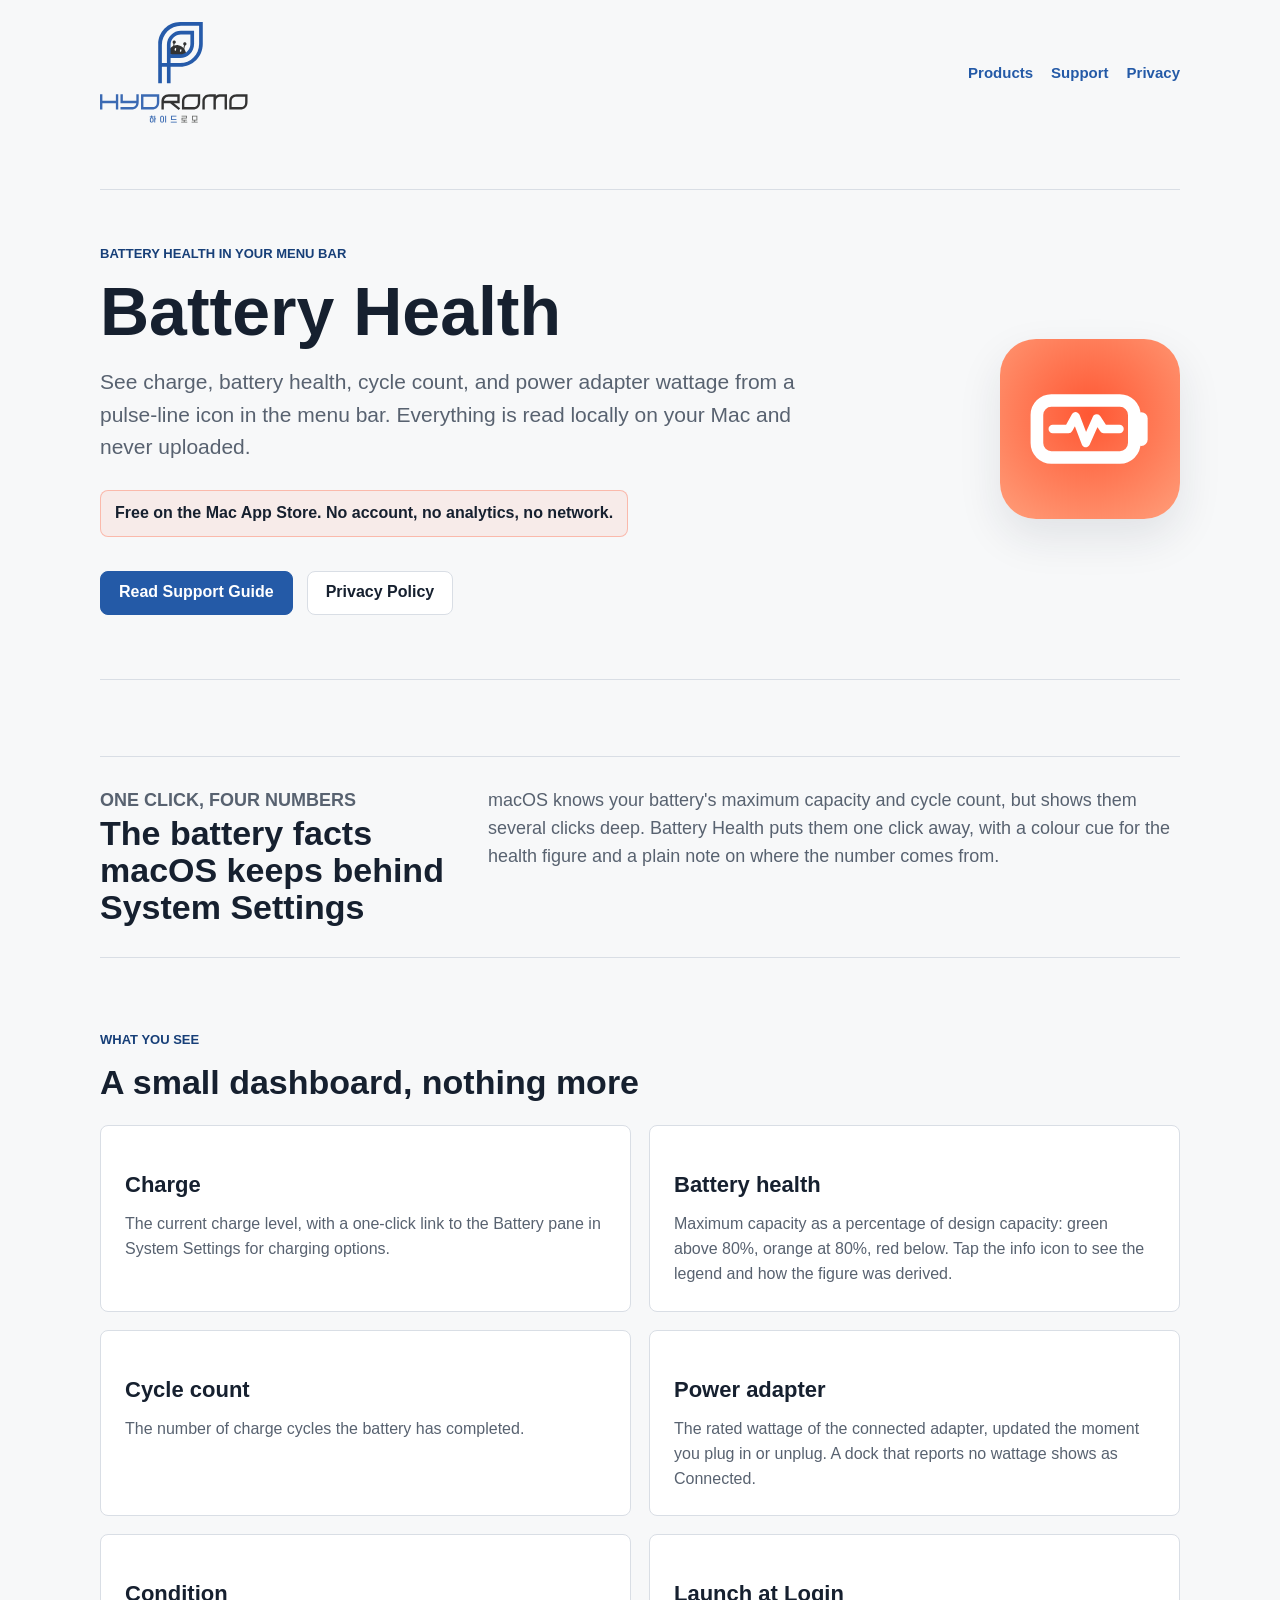
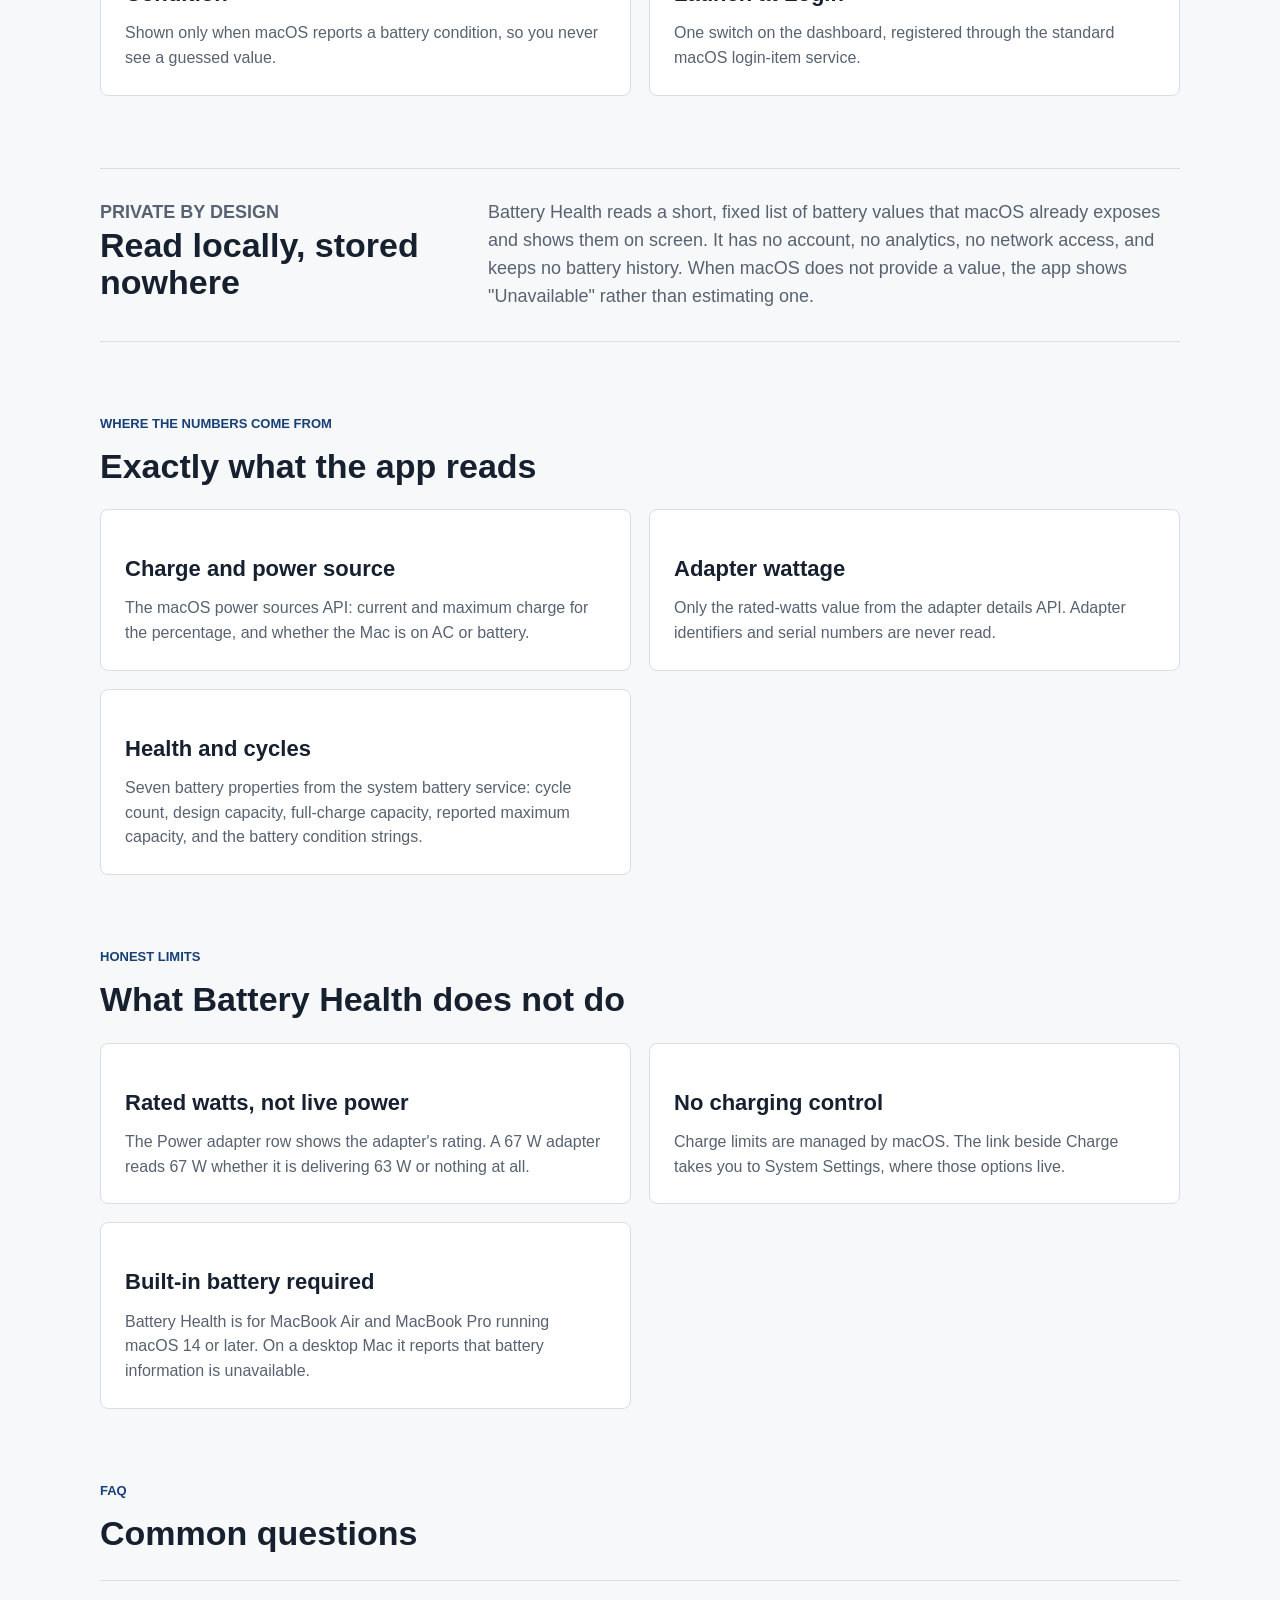
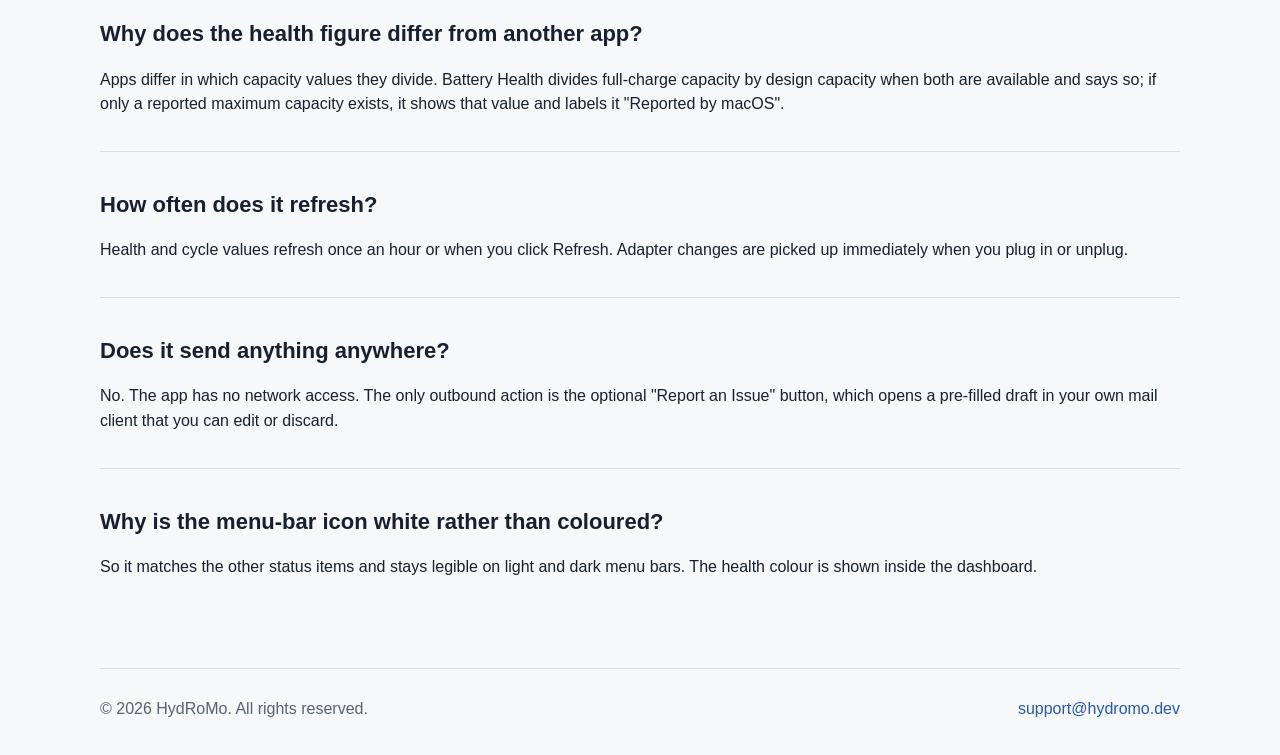
==== battery-health/index.html @ 455f3ea9 "feat(battery-health): add product, privacy, and support pages Battery Health is a free macOS menu-ba" ====
<!doctype html>
<html lang="en">
  <head>
    <meta charset="utf-8">
    <meta name="viewport" content="width=device-width, initial-scale=1">
    <meta name="description" content="Battery Health is a free menu-bar utility for Mac that shows charge, battery health, cycle count, and power adapter wattage — read locally, never uploaded.">
    <title>Battery Health - Battery health in your Mac's menu bar</title>
    <link rel="icon" href="/assets/battery-health-icon.svg" type="image/svg+xml">
    <link rel="stylesheet" href="../styles.css">
  </head>
  <body>
    <div class="page">
      <header class="nav">
        <a class="brand" href="../" aria-label="HydRoMo home">
          <img src="../assets/hydromo-logo.svg" alt="HydRoMo" width="160" height="110">
        </a>
        <nav class="nav-links" aria-label="Main navigation">
          <a href="../#products">Products</a>
          <a href="support/">Support</a>
          <a href="privacy/">Privacy</a>
        </nav>
      </header>

      <main>
        <section class="hero product-hero">
          <div>
            <p class="eyebrow">Battery health in your menu bar</p>
            <h1>Battery Health</h1>
            <p class="lead">
              See charge, battery health, cycle count, and power adapter wattage from a pulse-line icon in the menu bar. Everything is read locally on your Mac and never uploaded.
            </p>
            <p class="launch-strip">
              Free on the Mac App Store. No account, no analytics, no network.
            </p>
            <div class="actions">
              <a class="button primary" href="support/">Read Support Guide</a>
              <a class="button" href="privacy/">Privacy Policy</a>
            </div>
          </div>
          <img class="app-icon" src="../assets/battery-health-icon.svg" alt="Battery Health app icon" width="180" height="180">
        </section>

        <section class="section split" aria-labelledby="why-title">
          <div>
            <p class="eyebrow">One click, four numbers</p>
            <h2 id="why-title">The battery facts macOS keeps behind System Settings</h2>
          </div>
          <p>
            macOS knows your battery's maximum capacity and cycle count, but shows them several clicks deep. Battery Health puts them one click away, with a colour cue for the health figure and a plain note on where the number comes from.
          </p>
        </section>

        <section class="section" aria-labelledby="features-title">
          <div class="section-heading">
            <p class="eyebrow">What you see</p>
            <h2 id="features-title">A small dashboard, nothing more</h2>
          </div>
          <div class="feature-grid">
            <section>
              <h3>Charge</h3>
              <p>The current charge level, with a one-click link to the Battery pane in System Settings for charging options.</p>
            </section>
            <section>
              <h3>Battery health</h3>
              <p>Maximum capacity as a percentage of design capacity: green above 80%, orange at 80%, red below. Tap the info icon to see the legend and how the figure was derived.</p>
            </section>
            <section>
              <h3>Cycle count</h3>
              <p>The number of charge cycles the battery has completed.</p>
            </section>
            <section>
              <h3>Power adapter</h3>
              <p>The rated wattage of the connected adapter, updated the moment you plug in or unplug. A dock that reports no wattage shows as Connected.</p>
            </section>
            <section>
              <h3>Condition</h3>
              <p>Shown only when macOS reports a battery condition, so you never see a guessed value.</p>
            </section>
            <section>
              <h3>Launch at Login</h3>
              <p>One switch on the dashboard, registered through the standard macOS login-item service.</p>
            </section>
          </div>
        </section>

        <section class="section split" aria-labelledby="local-title">
          <div>
            <p class="eyebrow">Private by design</p>
            <h2 id="local-title">Read locally, stored nowhere</h2>
          </div>
          <p>
            Battery Health reads a short, fixed list of battery values that macOS already exposes and shows them on screen. It has no account, no analytics, no network access, and keeps no battery history. When macOS does not provide a value, the app shows "Unavailable" rather than estimating one.
          </p>
        </section>

        <section class="section" aria-labelledby="sources-title">
          <div class="section-heading">
            <p class="eyebrow">Where the numbers come from</p>
            <h2 id="sources-title">Exactly what the app reads</h2>
          </div>
          <div class="feature-grid">
            <section>
              <h3>Charge and power source</h3>
              <p>The macOS power sources API: current and maximum charge for the percentage, and whether the Mac is on AC or battery.</p>
            </section>
            <section>
              <h3>Adapter wattage</h3>
              <p>Only the rated-watts value from the adapter details API. Adapter identifiers and serial numbers are never read.</p>
            </section>
            <section>
              <h3>Health and cycles</h3>
              <p>Seven battery properties from the system battery service: cycle count, design capacity, full-charge capacity, reported maximum capacity, and the battery condition strings.</p>
            </section>
          </div>
        </section>

        <section class="section" aria-labelledby="notes-title">
          <div class="section-heading">
            <p class="eyebrow">Honest limits</p>
            <h2 id="notes-title">What Battery Health does not do</h2>
          </div>
          <div class="feature-grid">
            <section>
              <h3>Rated watts, not live power</h3>
              <p>The Power adapter row shows the adapter's rating. A 67 W adapter reads 67 W whether it is delivering 63 W or nothing at all.</p>
            </section>
            <section>
              <h3>No charging control</h3>
              <p>Charge limits are managed by macOS. The link beside Charge takes you to System Settings, where those options live.</p>
            </section>
            <section>
              <h3>Built-in battery required</h3>
              <p>Battery Health is for MacBook Air and MacBook Pro running macOS 14 or later. On a desktop Mac it reports that battery information is unavailable.</p>
            </section>
          </div>
        </section>

        <section class="section" id="questions-and-answers" aria-labelledby="faq-title">
          <div class="section-heading">
            <p class="eyebrow">FAQ</p>
            <h2 id="faq-title">Common questions</h2>
          </div>
          <div class="support-list">
            <section>
              <h3>Why does the health figure differ from another app?</h3>
              <p>Apps differ in which capacity values they divide. Battery Health divides full-charge capacity by design capacity when both are available and says so; if only a reported maximum capacity exists, it shows that value and labels it "Reported by macOS".</p>
            </section>
            <section>
              <h3>How often does it refresh?</h3>
              <p>Health and cycle values refresh once an hour or when you click Refresh. Adapter changes are picked up immediately when you plug in or unplug.</p>
            </section>
            <section>
              <h3>Does it send anything anywhere?</h3>
              <p>No. The app has no network access. The only outbound action is the optional "Report an Issue" button, which opens a pre-filled draft in your own mail client that you can edit or discard.</p>
            </section>
            <section>
              <h3>Why is the menu-bar icon white rather than coloured?</h3>
              <p>So it matches the other status items and stays legible on light and dark menu bars. The health colour is shown inside the dashboard.</p>
            </section>
          </div>
        </section>
      </main>

      <footer class="footer">
        <span>&copy; 2026 HydRoMo. All rights reserved.</span>
        <span><a href="mailto:support@hydromo.dev">support@hydromo.dev</a></span>
      </footer>
    </div>
  </body>
</html>
---- styles.css ----
:root {
  color-scheme: light;
  --bg: #f7f8f9;
  --panel: #ffffff;
  --text: #16202f;
  --muted: #586270;
  --line: #d9dee5;
  --blue: #245aa7;
  --blue-dark: #173f78;
  --green: #14785f;
  --coral: #b94d39;
  --shadow: 0 18px 44px rgba(27, 39, 58, 0.1);
}

* {
  box-sizing: border-box;
}

html {
  scroll-behavior: smooth;
}

body {
  margin: 0;
  background: var(--bg);
  color: var(--text);
  font-family: -apple-system, BlinkMacSystemFont, "Segoe UI", sans-serif;
  line-height: 1.55;
}

a {
  color: var(--blue);
  text-decoration: none;
}

a:hover {
  color: var(--blue-dark);
  text-decoration: underline;
}

.page {
  min-height: 100vh;
  display: flex;
  flex-direction: column;
}

.nav {
  width: 100%;
  max-width: 1120px;
  margin: 0 auto;
  padding: 22px 20px;
  display: flex;
  align-items: center;
  justify-content: space-between;
  gap: 24px;
}

.brand {
  display: inline-flex;
  align-items: center;
  color: var(--text);
}

.brand img {
  width: 148px;
  height: auto;
  display: block;
}

.nav-links {
  display: flex;
  align-items: center;
  gap: 18px;
  font-size: 15px;
  font-weight: 650;
}

.hero {
  width: calc(100% - 40px);
  max-width: 1080px;
  margin: 44px auto 76px;
  padding: 54px 0 64px;
  border-top: 1px solid var(--line);
  border-bottom: 1px solid var(--line);
}

.eyebrow {
  margin: 0 0 14px;
  color: var(--blue-dark);
  font-weight: 800;
  font-size: 13px;
  text-transform: uppercase;
}

h1,
h2,
h3 {
  letter-spacing: 0;
}

h1 {
  margin: 0;
  font-size: 68px;
  line-height: 0.98;
}

h2 {
  margin: 0;
  font-size: 34px;
  line-height: 1.1;
}

h3 {
  margin: 18px 0 10px;
  font-size: 22px;
}

.lead {
  margin: 22px 0 0;
  color: var(--muted);
  font-size: 21px;
  max-width: 720px;
}

.launch-strip {
  display: inline-block;
  margin: 26px 0 0;
  padding: 10px 14px;
  border: 1px solid rgba(255, 87, 51, 0.34);
  border-radius: 8px;
  background: rgba(255, 87, 51, 0.08);
  color: var(--text);
  font-weight: 750;
}

.actions {
  margin-top: 34px;
  display: flex;
  gap: 14px;
  flex-wrap: wrap;
}

.button {
  display: inline-flex;
  align-items: center;
  justify-content: center;
  min-height: 44px;
  padding: 0 18px;
  border-radius: 8px;
  border: 1px solid var(--line);
  background: var(--panel);
  color: var(--text);
  font-weight: 750;
}

.button.primary {
  border-color: var(--blue);
  background: var(--blue);
  color: #ffffff;
}

.section {
  width: calc(100% - 40px);
  max-width: 1080px;
  margin: 0 auto 72px;
}

.section-heading {
  margin-bottom: 24px;
}

.product-grid {
  display: grid;
  grid-template-columns: repeat(3, minmax(0, 1fr));
  gap: 18px;
}

.product-card {
  min-width: 0;
  background: var(--panel);
  border: 1px solid var(--line);
  border-radius: 8px;
  padding: 26px;
  box-shadow: var(--shadow);
}

.product-mark {
  width: 52px;
  height: 52px;
  border-radius: 8px;
  display: inline-flex;
  align-items: center;
  justify-content: center;
  color: #ffffff;
  font-weight: 850;
}

.product-mark.rockspin {
  background: var(--coral);
}

.product-mark.cleanclip {
  background: var(--green);
}

.product-mark.markdown-ready {
  background: #ff5733;
}

.product-card p,
.split p,
.content p,
.content li {
  color: var(--muted);
}

.product-hero {
  display: grid;
  grid-template-columns: minmax(0, 1fr) auto;
  align-items: center;
  gap: 42px;
}

.app-icon {
  display: block;
  width: 180px;
  height: 180px;
  border-radius: 36px;
  box-shadow: var(--shadow);
}

.feature-grid {
  display: grid;
  grid-template-columns: repeat(2, minmax(0, 1fr));
  gap: 18px;
}

.feature-grid section {
  min-width: 0;
  background: var(--panel);
  border: 1px solid var(--line);
  border-radius: 8px;
  padding: 24px;
}

.feature-grid p {
  margin: 0;
  color: var(--muted);
}

.product-card p {
  margin: 0;
}

.card-links {
  margin-top: 22px;
  display: flex;
  flex-wrap: wrap;
  gap: 14px;
  font-weight: 700;
}

.split {
  padding: 30px 0;
  border-top: 1px solid var(--line);
  border-bottom: 1px solid var(--line);
  display: grid;
  grid-template-columns: minmax(240px, 0.5fr) minmax(0, 1fr);
  gap: 42px;
  align-items: start;
}

.split p {
  margin: 0;
  font-size: 18px;
}

.content {
  width: calc(100% - 40px);
  max-width: 820px;
  margin: 38px auto 72px;
  background: var(--panel);
  border: 1px solid var(--line);
  border-radius: 8px;
  padding: 42px;
  box-shadow: var(--shadow);
}

.content h1 {
  font-size: 46px;
  line-height: 1.05;
}

.content h2 {
  margin: 32px 0 10px;
  font-size: 22px;
}

.content code {
  padding: 2px 5px;
  border-radius: 6px;
  background: #eef1f5;
  color: var(--text);
}

.support-list {
  display: grid;
  gap: 18px;
  margin-top: 28px;
}

.support-list section {
  border-top: 1px solid var(--line);
  padding-top: 18px;
}

.footer {
  width: calc(100% - 40px);
  max-width: 1080px;
  margin: auto auto 0;
  padding: 28px 0 34px;
  border-top: 1px solid var(--line);
  color: var(--muted);
  display: flex;
  justify-content: space-between;
  gap: 18px;
  flex-wrap: wrap;
}

@media (max-width: 760px) {
  .nav {
    align-items: flex-start;
    flex-direction: column;
  }

  .nav-links {
    gap: 14px;
    flex-wrap: wrap;
  }

  h1 {
    font-size: 46px;
  }

  h2 {
    font-size: 28px;
  }

  .hero {
    margin-top: 26px;
    padding: 40px 0 48px;
  }

  .lead {
    font-size: 18px;
  }

  .product-grid,
  .feature-grid,
  .product-hero,
  .split {
    grid-template-columns: 1fr;
  }

  .app-icon {
    width: 136px;
    height: 136px;
    border-radius: 28px;
  }

  .content {
    padding: 28px;
  }
}
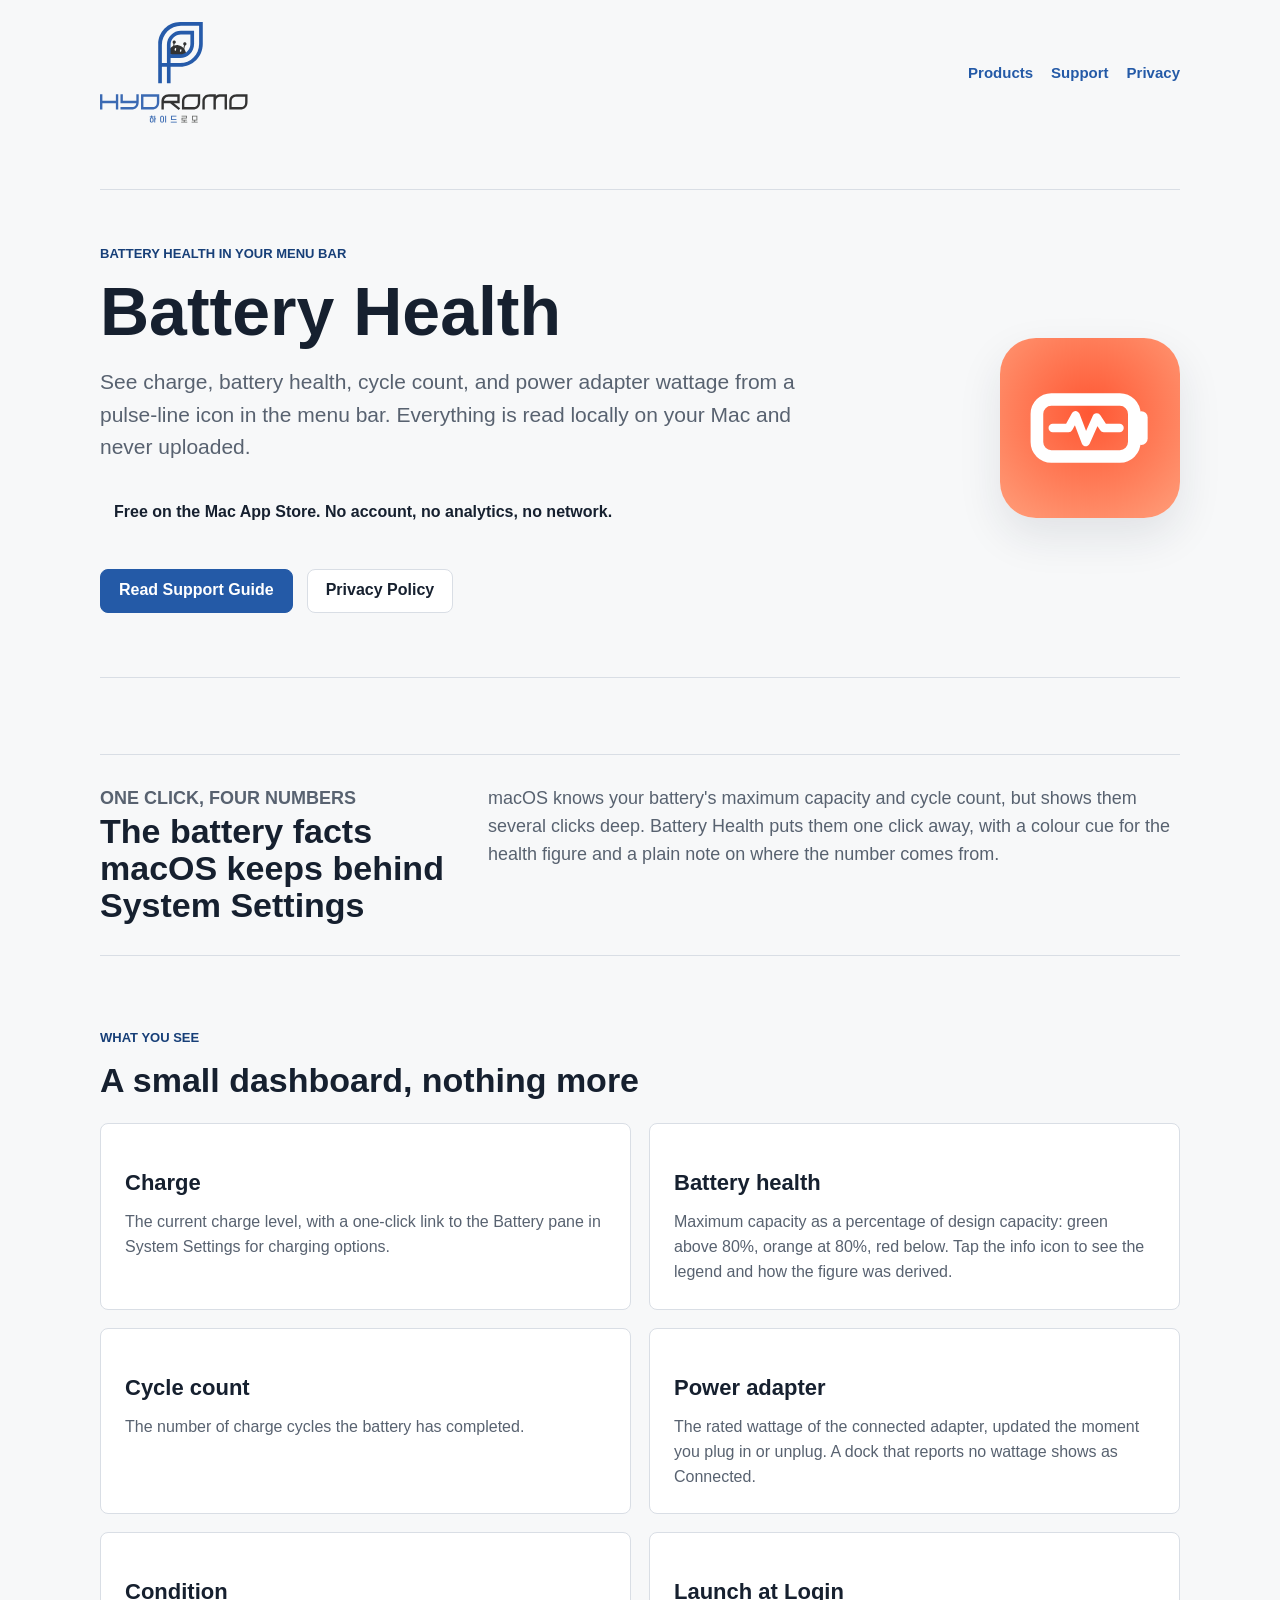
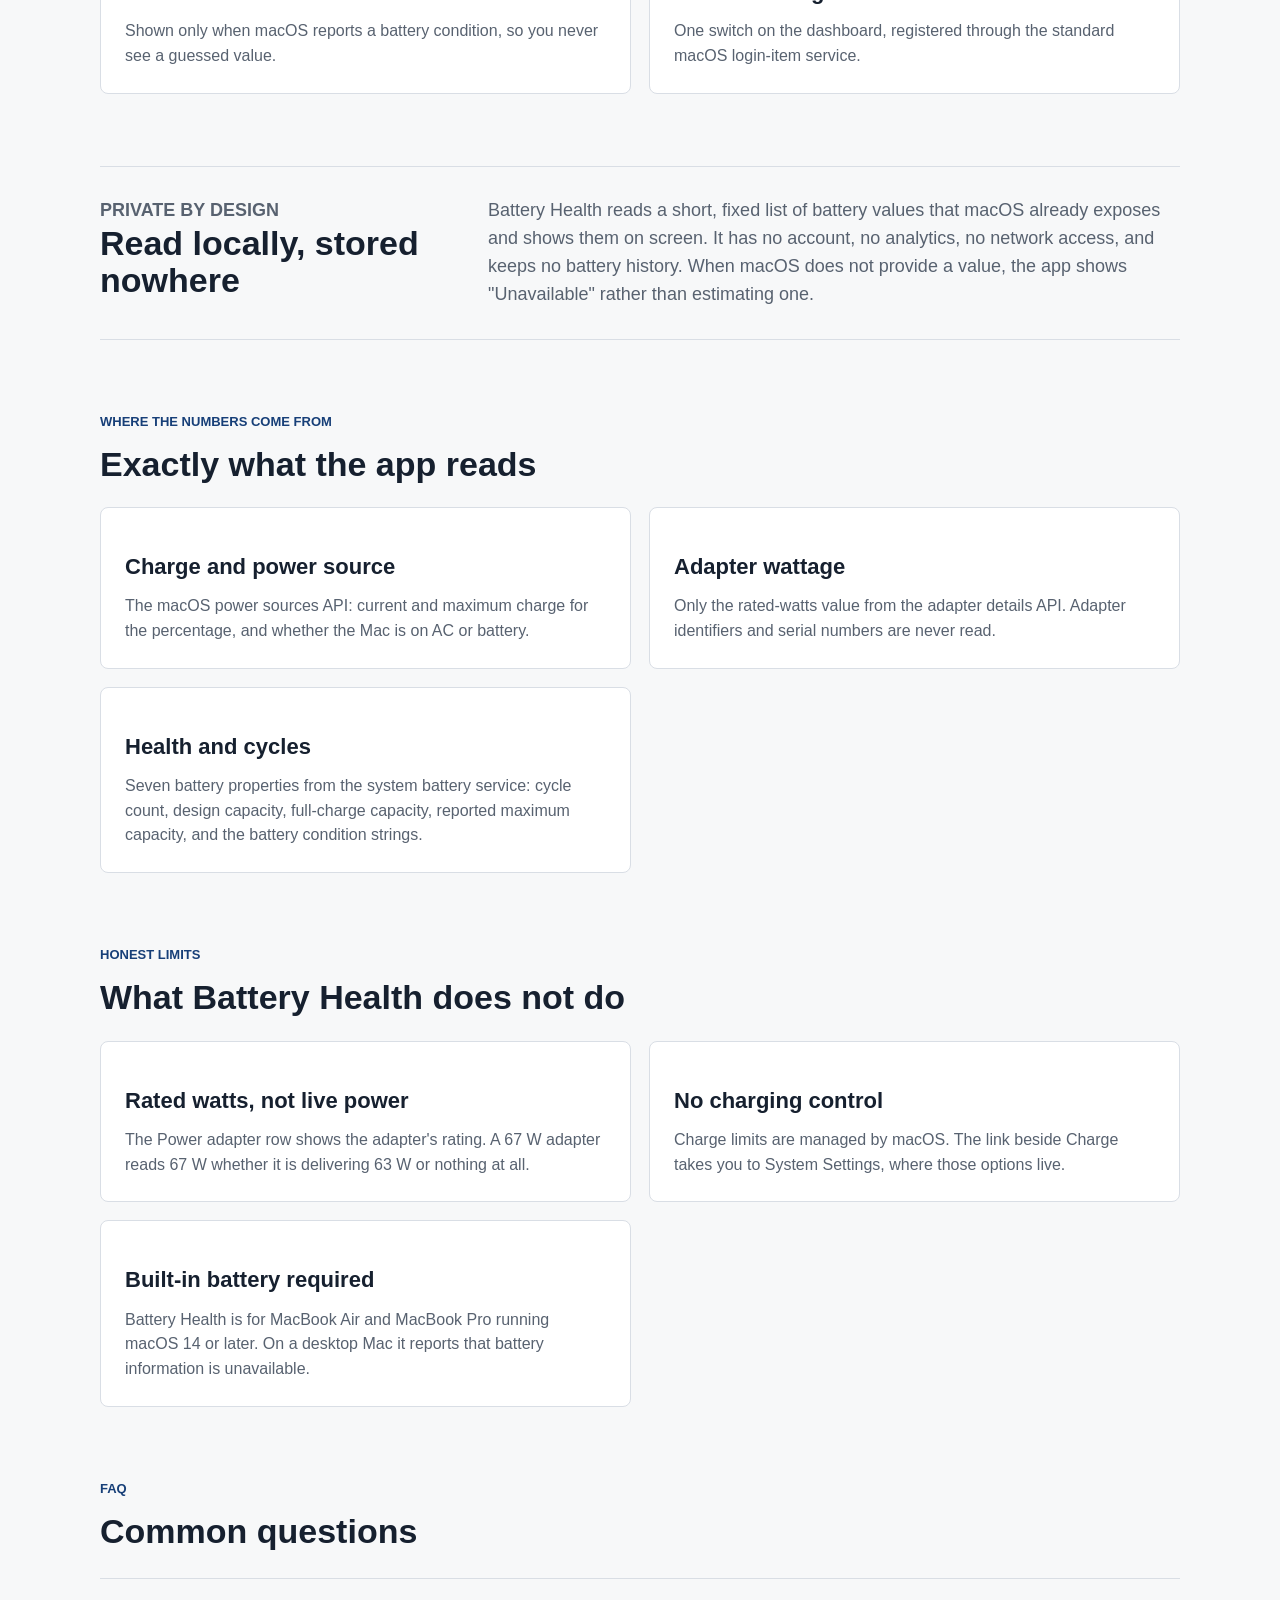
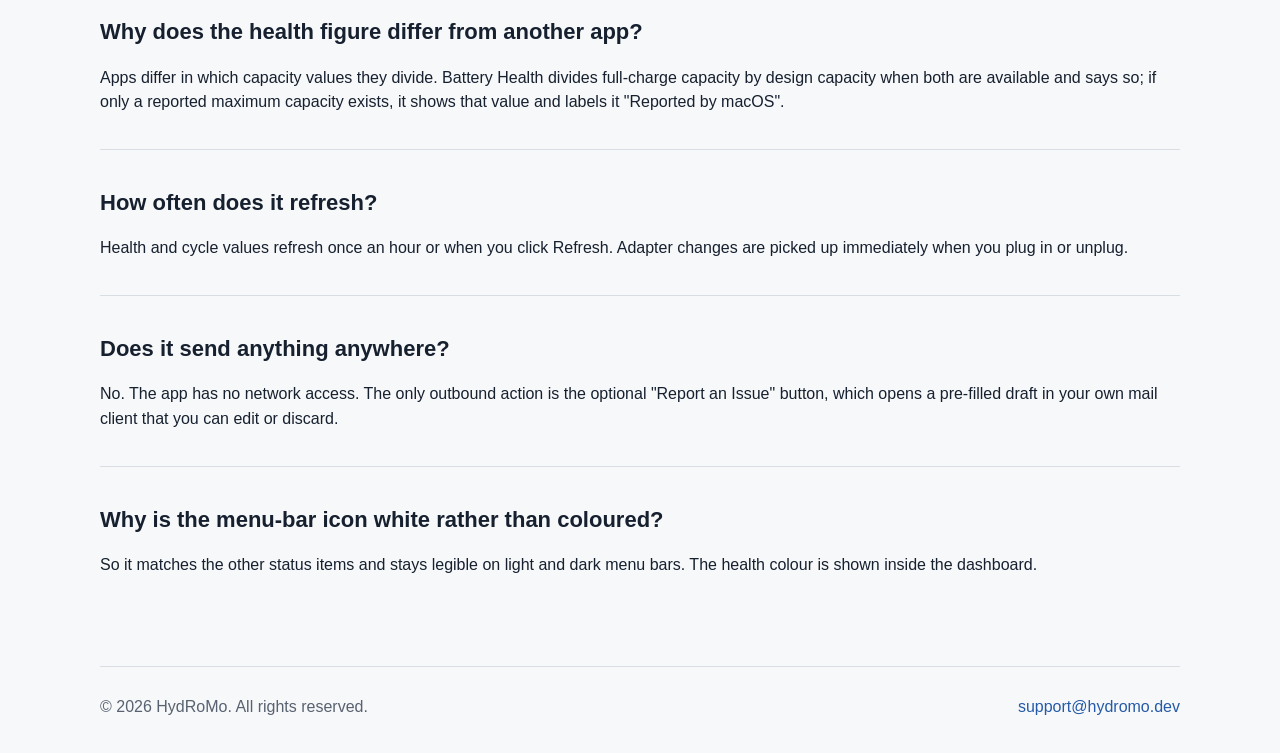
==== commit 6383acc4: "feat(seo): add robots.txt, sitemap.xml, and per-page OG/canonical meta Every page now declares canon" ====
--- a/battery-health/index.html
+++ b/battery-health/index.html
@@ -6,6 +6,18 @@
     <meta name="description" content="Battery Health is a free menu-bar utility for Mac that shows charge, battery health, cycle count, and power adapter wattage — read locally, never uploaded.">
     <title>Battery Health - Battery health in your Mac's menu bar</title>
     <link rel="icon" href="/assets/battery-health-icon.svg" type="image/svg+xml">
+    <link rel="canonical" href="https://hydromo.dev/battery-health/">
+    <meta property="og:type" content="website">
+    <meta property="og:site_name" content="HydRoMo">
+    <meta property="og:title" content="Battery Health — Battery health in your Mac's menu bar">
+    <meta property="og:description" content="Battery Health is a free menu-bar utility for Mac that shows charge, battery health, cycle count, and power adapter wattage — read locally, never uploaded.">
+    <meta property="og:url" content="https://hydromo.dev/battery-health/">
+    <meta property="og:image" content="https://hydromo.dev/assets/og-image.png">
+    <meta property="og:image:width" content="1200">
+    <meta property="og:image:height" content="630">
+    <meta name="twitter:card" content="summary_large_image">
+    <link rel="alternate icon" type="image/png" href="/assets/favicon-64.png">
+    <link rel="apple-touch-icon" href="/assets/apple-touch-icon.png">
     <link rel="stylesheet" href="../styles.css">
   </head>
   <body>
--- a/styles.css
+++ b/styles.css
@@ -9,6 +9,7 @@
   --blue-dark: #173f78;
   --green: #14785f;
   --coral: #b94d39;
+  --mr-orange: 255 87 51;
   --shadow: 0 18px 44px rgba(27, 39, 58, 0.1);
 }
 
@@ -126,9 +127,9 @@
   display: inline-block;
   margin: 26px 0 0;
   padding: 10px 14px;
-  border: 1px solid rgba(255, 87, 51, 0.34);
-  border-radius: 8px;
-  background: rgba(255, 87, 51, 0.08);
+  border: 1px solid rgba(var(--mr-orange), 0.34);
+  border-radius: 8px;
+  background: rgba(var(--mr-orange), 0.08);
   color: var(--text);
   font-weight: 750;
 }
@@ -204,7 +205,7 @@
 }
 
 .product-mark.markdown-ready {
-  background: #ff5733;
+  background: rgb(var(--mr-orange));
 }
 
 .product-card p,
@@ -372,3 +373,9 @@
     padding: 28px;
   }
 }
+
+@media (prefers-reduced-motion: reduce) {
+  html {
+    scroll-behavior: auto;
+  }
+}
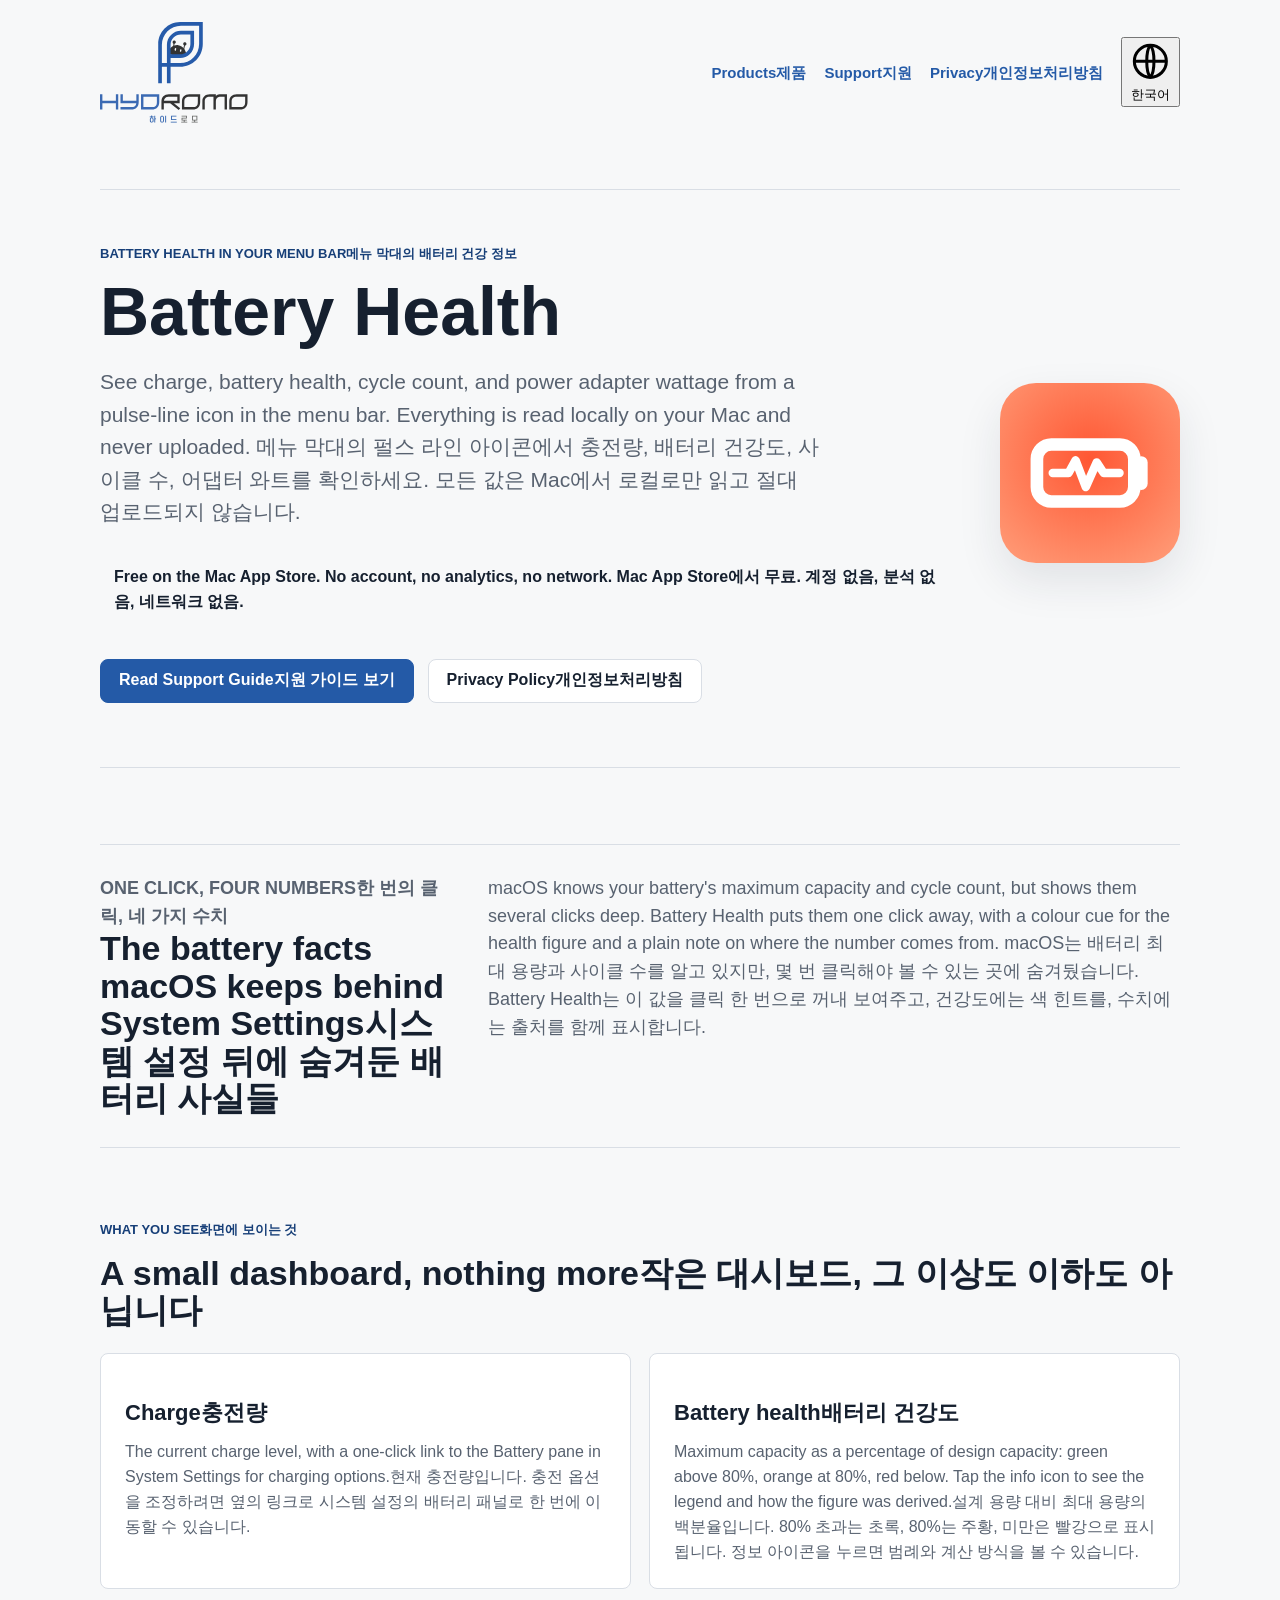
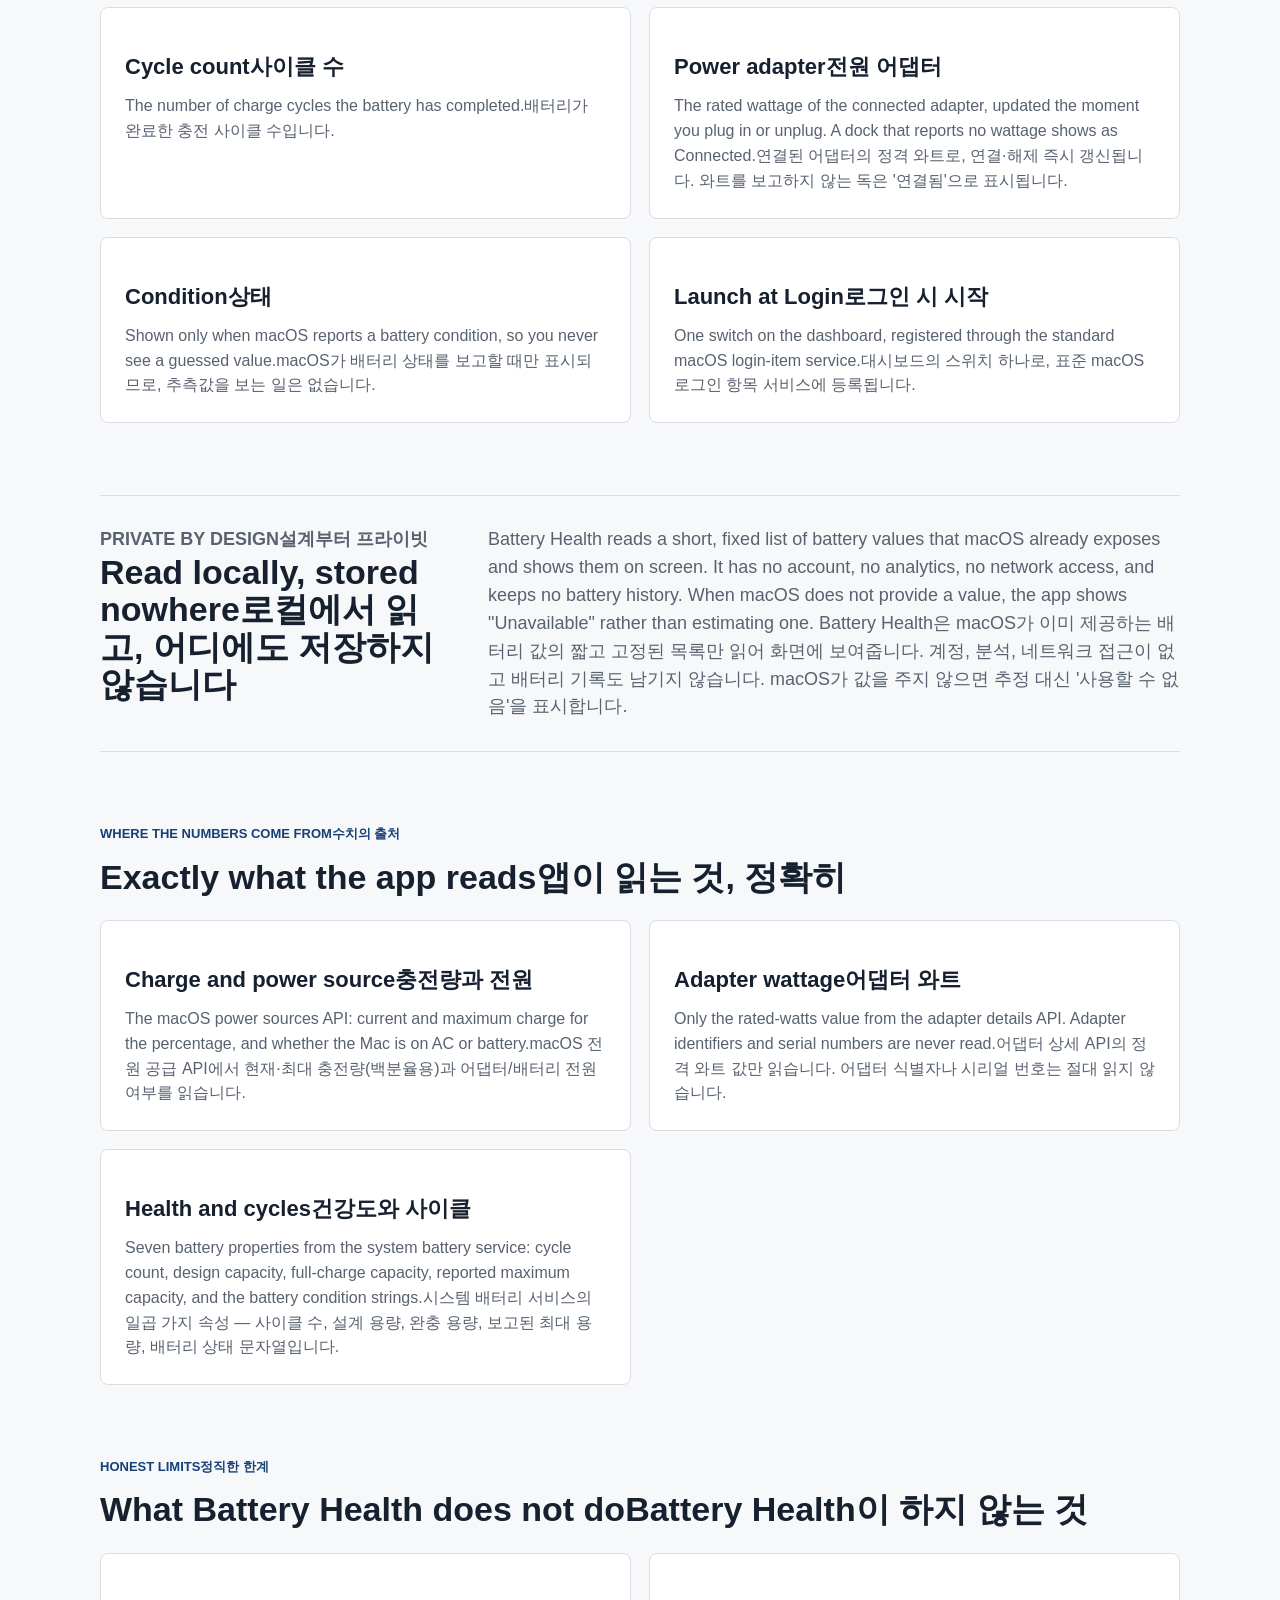
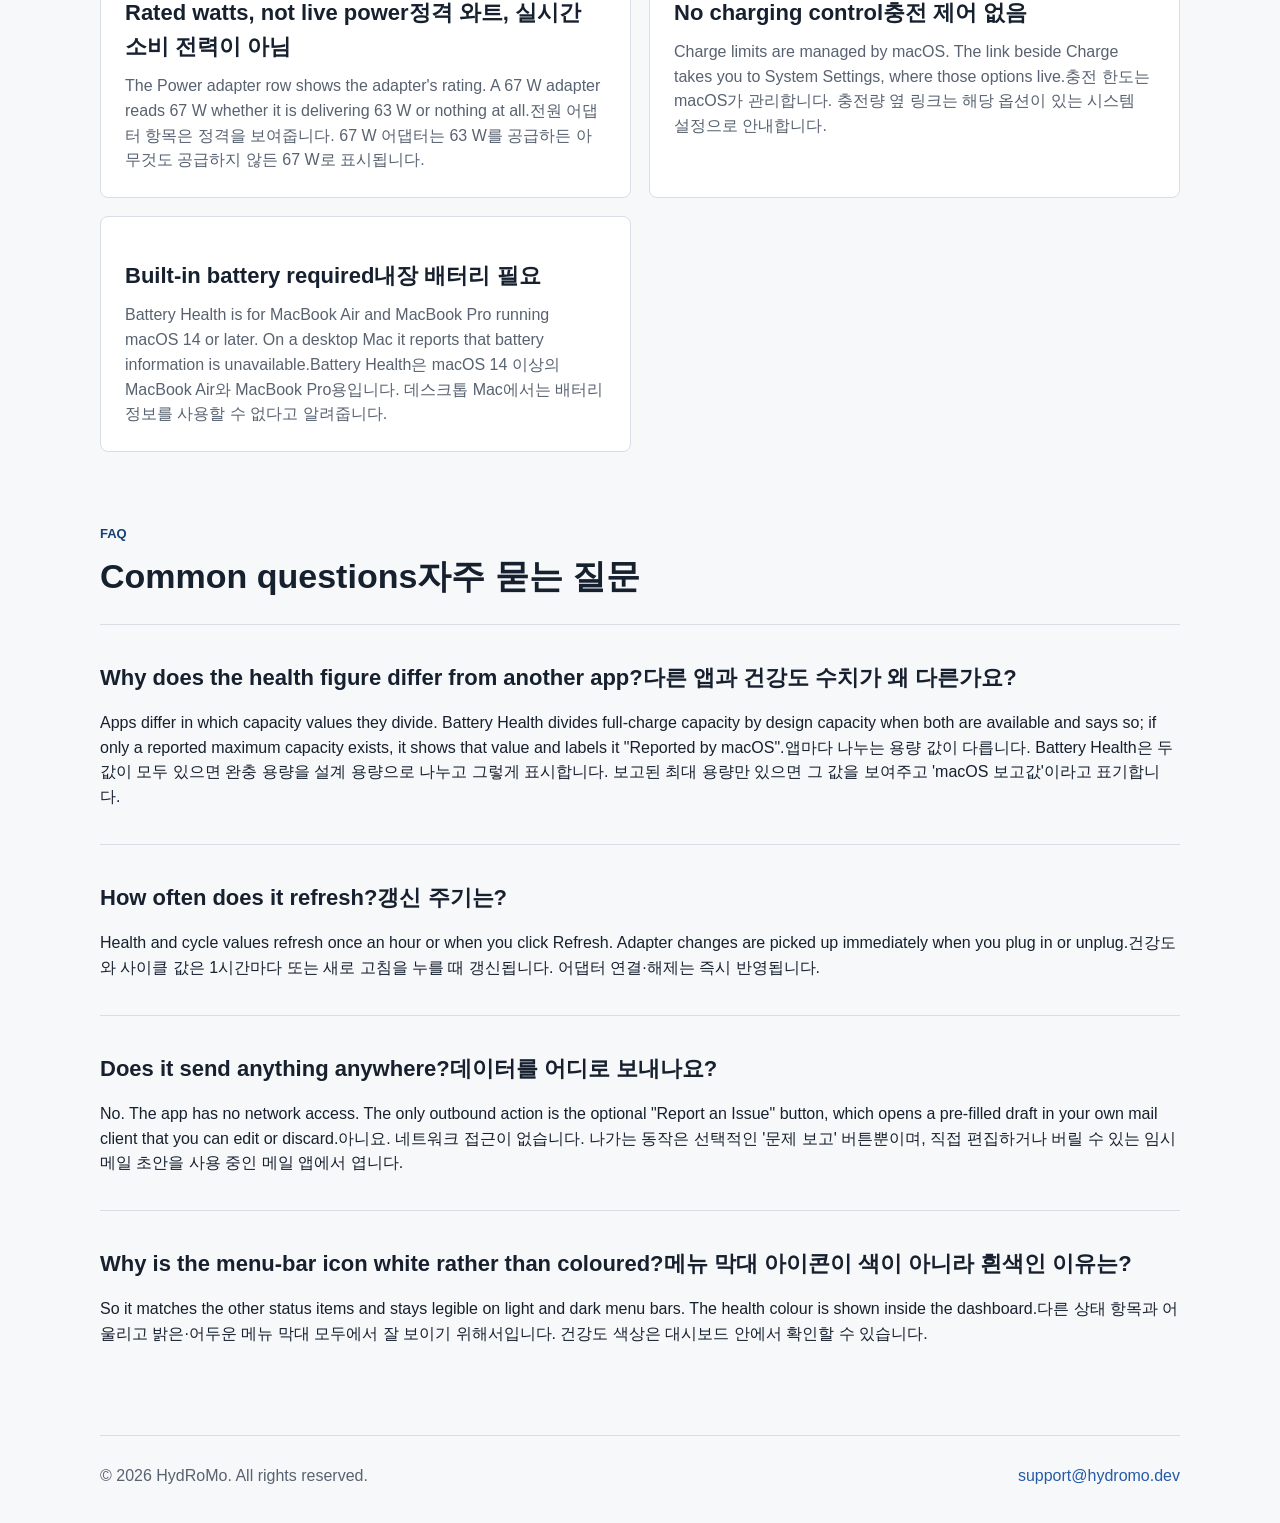
==== commit eeb64e1c: "feat(i18n): bilingual EN/KO content on all pages Every visible string is wrapped in en/ko spans, eac" ====
--- a/battery-health/index.html
+++ b/battery-health/index.html
@@ -1,10 +1,11 @@
 <!doctype html>
-<html lang="en">
+<html lang="en" data-lang="en">
   <head>
     <meta charset="utf-8">
     <meta name="viewport" content="width=device-width, initial-scale=1">
-    <meta name="description" content="Battery Health is a free menu-bar utility for Mac that shows charge, battery health, cycle count, and power adapter wattage — read locally, never uploaded.">
-    <title>Battery Health - Battery health in your Mac's menu bar</title>
+    <script>try{var l=localStorage.getItem("hydromo-lang");if(l!=="ko"&&l!=="en")l="en";document.documentElement.setAttribute("data-lang",l);document.documentElement.setAttribute("lang",l);}catch(e){}</script>
+    <meta name="description" content="Battery Health is a free menu-bar utility for Mac that shows charge, battery health, cycle count, and power adapter wattage — read locally, never uploaded." data-ko="Battery Health은 충전량, 배터리 건강도, 사이클 수, 어댑터 와트를 메뉴 막대에서 보여주는 무료 Mac 유틸리티입니다. 모두 로컬에서 읽고 업로드하지 않습니다.">
+    <title data-ko="Battery Health - 메뉴 막대의 배터리 건강 정보">Battery Health - Battery health in your Mac's menu bar</title>
     <link rel="icon" href="/assets/battery-health-icon.svg" type="image/svg+xml">
     <link rel="canonical" href="https://hydromo.dev/battery-health/">
     <meta property="og:type" content="website">
@@ -19,6 +20,7 @@
     <link rel="alternate icon" type="image/png" href="/assets/favicon-64.png">
     <link rel="apple-touch-icon" href="/assets/apple-touch-icon.png">
     <link rel="stylesheet" href="../styles.css">
+    <script src="../lang.js" defer></script>
   </head>
   <body>
     <div class="page">
@@ -27,26 +29,32 @@
           <img src="../assets/hydromo-logo.svg" alt="HydRoMo" width="160" height="110">
         </a>
         <nav class="nav-links" aria-label="Main navigation">
-          <a href="../#products">Products</a>
-          <a href="support/">Support</a>
-          <a href="privacy/">Privacy</a>
+          <a href="../#products"><span class="en">Products</span><span class="ko">제품</span></a>
+          <a href="support/"><span class="en">Support</span><span class="ko">지원</span></a>
+          <a href="privacy/"><span class="en">Privacy</span><span class="ko">개인정보처리방침</span></a>
+          <button id="lang-toggle" class="lang-toggle" type="button">
+            <svg viewBox="0 0 24 24" fill="none" stroke="currentColor" stroke-width="1.7" aria-hidden="true"><circle cx="12" cy="12" r="9"/><path d="M3 12h18"/><path d="M12 3c2.7 3.1 2.7 14.9 0 18M12 3c-2.7 3.1-2.7 14.9 0 18"/></svg>
+            <span class="lang-toggle-label">한국어</span>
+          </button>
         </nav>
       </header>
 
       <main>
         <section class="hero product-hero">
           <div>
-            <p class="eyebrow">Battery health in your menu bar</p>
+            <p class="eyebrow"><span class="en">Battery health in your menu bar</span><span class="ko">메뉴 막대의 배터리 건강 정보</span></p>
             <h1>Battery Health</h1>
             <p class="lead">
-              See charge, battery health, cycle count, and power adapter wattage from a pulse-line icon in the menu bar. Everything is read locally on your Mac and never uploaded.
+              <span class="en">See charge, battery health, cycle count, and power adapter wattage from a pulse-line icon in the menu bar. Everything is read locally on your Mac and never uploaded.</span>
+              <span class="ko">메뉴 막대의 펄스 라인 아이콘에서 충전량, 배터리 건강도, 사이클 수, 어댑터 와트를 확인하세요. 모든 값은 Mac에서 로컬로만 읽고 절대 업로드되지 않습니다.</span>
             </p>
             <p class="launch-strip">
-              Free on the Mac App Store. No account, no analytics, no network.
+              <span class="en">Free on the Mac App Store. No account, no analytics, no network.</span>
+              <span class="ko">Mac App Store에서 무료. 계정 없음, 분석 없음, 네트워크 없음.</span>
             </p>
             <div class="actions">
-              <a class="button primary" href="support/">Read Support Guide</a>
-              <a class="button" href="privacy/">Privacy Policy</a>
+              <a class="button primary" href="support/"><span class="en">Read Support Guide</span><span class="ko">지원 가이드 보기</span></a>
+              <a class="button" href="privacy/"><span class="en">Privacy Policy</span><span class="ko">개인정보처리방침</span></a>
             </div>
           </div>
           <img class="app-icon" src="../assets/battery-health-icon.svg" alt="Battery Health app icon" width="180" height="180">
@@ -54,95 +62,97 @@
 
         <section class="section split" aria-labelledby="why-title">
           <div>
-            <p class="eyebrow">One click, four numbers</p>
-            <h2 id="why-title">The battery facts macOS keeps behind System Settings</h2>
+            <p class="eyebrow"><span class="en">One click, four numbers</span><span class="ko">한 번의 클릭, 네 가지 수치</span></p>
+            <h2 id="why-title"><span class="en">The battery facts macOS keeps behind System Settings</span><span class="ko">시스템 설정 뒤에 숨겨둔 배터리 사실들</span></h2>
           </div>
           <p>
-            macOS knows your battery's maximum capacity and cycle count, but shows them several clicks deep. Battery Health puts them one click away, with a colour cue for the health figure and a plain note on where the number comes from.
+            <span class="en">macOS knows your battery's maximum capacity and cycle count, but shows them several clicks deep. Battery Health puts them one click away, with a colour cue for the health figure and a plain note on where the number comes from.</span>
+            <span class="ko">macOS는 배터리 최대 용량과 사이클 수를 알고 있지만, 몇 번 클릭해야 볼 수 있는 곳에 숨겨뒀습니다. Battery Health는 이 값을 클릭 한 번으로 꺼내 보여주고, 건강도에는 색 힌트를, 수치에는 출처를 함께 표시합니다.</span>
           </p>
         </section>
 
         <section class="section" aria-labelledby="features-title">
           <div class="section-heading">
-            <p class="eyebrow">What you see</p>
-            <h2 id="features-title">A small dashboard, nothing more</h2>
+            <p class="eyebrow"><span class="en">What you see</span><span class="ko">화면에 보이는 것</span></p>
+            <h2 id="features-title"><span class="en">A small dashboard, nothing more</span><span class="ko">작은 대시보드, 그 이상도 이하도 아닙니다</span></h2>
           </div>
           <div class="feature-grid">
             <section>
-              <h3>Charge</h3>
-              <p>The current charge level, with a one-click link to the Battery pane in System Settings for charging options.</p>
+              <h3><span class="en">Charge</span><span class="ko">충전량</span></h3>
+              <p><span class="en">The current charge level, with a one-click link to the Battery pane in System Settings for charging options.</span><span class="ko">현재 충전량입니다. 충전 옵션을 조정하려면 옆의 링크로 시스템 설정의 배터리 패널로 한 번에 이동할 수 있습니다.</span></p>
             </section>
             <section>
-              <h3>Battery health</h3>
-              <p>Maximum capacity as a percentage of design capacity: green above 80%, orange at 80%, red below. Tap the info icon to see the legend and how the figure was derived.</p>
+              <h3><span class="en">Battery health</span><span class="ko">배터리 건강도</span></h3>
+              <p><span class="en">Maximum capacity as a percentage of design capacity: green above 80%, orange at 80%, red below. Tap the info icon to see the legend and how the figure was derived.</span><span class="ko">설계 용량 대비 최대 용량의 백분율입니다. 80% 초과는 초록, 80%는 주황, 미만은 빨강으로 표시됩니다. 정보 아이콘을 누르면 범례와 계산 방식을 볼 수 있습니다.</span></p>
             </section>
             <section>
-              <h3>Cycle count</h3>
-              <p>The number of charge cycles the battery has completed.</p>
+              <h3><span class="en">Cycle count</span><span class="ko">사이클 수</span></h3>
+              <p><span class="en">The number of charge cycles the battery has completed.</span><span class="ko">배터리가 완료한 충전 사이클 수입니다.</span></p>
             </section>
             <section>
-              <h3>Power adapter</h3>
-              <p>The rated wattage of the connected adapter, updated the moment you plug in or unplug. A dock that reports no wattage shows as Connected.</p>
+              <h3><span class="en">Power adapter</span><span class="ko">전원 어댑터</span></h3>
+              <p><span class="en">The rated wattage of the connected adapter, updated the moment you plug in or unplug. A dock that reports no wattage shows as Connected.</span><span class="ko">연결된 어댑터의 정격 와트로, 연결·해제 즉시 갱신됩니다. 와트를 보고하지 않는 독은 '연결됨'으로 표시됩니다.</span></p>
             </section>
             <section>
-              <h3>Condition</h3>
-              <p>Shown only when macOS reports a battery condition, so you never see a guessed value.</p>
+              <h3><span class="en">Condition</span><span class="ko">상태</span></h3>
+              <p><span class="en">Shown only when macOS reports a battery condition, so you never see a guessed value.</span><span class="ko">macOS가 배터리 상태를 보고할 때만 표시되므로, 추측값을 보는 일은 없습니다.</span></p>
             </section>
             <section>
-              <h3>Launch at Login</h3>
-              <p>One switch on the dashboard, registered through the standard macOS login-item service.</p>
+              <h3><span class="en">Launch at Login</span><span class="ko">로그인 시 시작</span></h3>
+              <p><span class="en">One switch on the dashboard, registered through the standard macOS login-item service.</span><span class="ko">대시보드의 스위치 하나로, 표준 macOS 로그인 항목 서비스에 등록됩니다.</span></p>
             </section>
           </div>
         </section>
 
         <section class="section split" aria-labelledby="local-title">
           <div>
-            <p class="eyebrow">Private by design</p>
-            <h2 id="local-title">Read locally, stored nowhere</h2>
+            <p class="eyebrow"><span class="en">Private by design</span><span class="ko">설계부터 프라이빗</span></p>
+            <h2 id="local-title"><span class="en">Read locally, stored nowhere</span><span class="ko">로컬에서 읽고, 어디에도 저장하지 않습니다</span></h2>
           </div>
           <p>
-            Battery Health reads a short, fixed list of battery values that macOS already exposes and shows them on screen. It has no account, no analytics, no network access, and keeps no battery history. When macOS does not provide a value, the app shows "Unavailable" rather than estimating one.
+            <span class="en">Battery Health reads a short, fixed list of battery values that macOS already exposes and shows them on screen. It has no account, no analytics, no network access, and keeps no battery history. When macOS does not provide a value, the app shows "Unavailable" rather than estimating one.</span>
+            <span class="ko">Battery Health은 macOS가 이미 제공하는 배터리 값의 짧고 고정된 목록만 읽어 화면에 보여줍니다. 계정, 분석, 네트워크 접근이 없고 배터리 기록도 남기지 않습니다. macOS가 값을 주지 않으면 추정 대신 '사용할 수 없음'을 표시합니다.</span>
           </p>
         </section>
 
         <section class="section" aria-labelledby="sources-title">
           <div class="section-heading">
-            <p class="eyebrow">Where the numbers come from</p>
-            <h2 id="sources-title">Exactly what the app reads</h2>
+            <p class="eyebrow"><span class="en">Where the numbers come from</span><span class="ko">수치의 출처</span></p>
+            <h2 id="sources-title"><span class="en">Exactly what the app reads</span><span class="ko">앱이 읽는 것, 정확히</span></h2>
           </div>
           <div class="feature-grid">
             <section>
-              <h3>Charge and power source</h3>
-              <p>The macOS power sources API: current and maximum charge for the percentage, and whether the Mac is on AC or battery.</p>
+              <h3><span class="en">Charge and power source</span><span class="ko">충전량과 전원</span></h3>
+              <p><span class="en">The macOS power sources API: current and maximum charge for the percentage, and whether the Mac is on AC or battery.</span><span class="ko">macOS 전원 공급 API에서 현재·최대 충전량(백분율용)과 어댑터/배터리 전원 여부를 읽습니다.</span></p>
             </section>
             <section>
-              <h3>Adapter wattage</h3>
-              <p>Only the rated-watts value from the adapter details API. Adapter identifiers and serial numbers are never read.</p>
+              <h3><span class="en">Adapter wattage</span><span class="ko">어댑터 와트</span></h3>
+              <p><span class="en">Only the rated-watts value from the adapter details API. Adapter identifiers and serial numbers are never read.</span><span class="ko">어댑터 상세 API의 정격 와트 값만 읽습니다. 어댑터 식별자나 시리얼 번호는 절대 읽지 않습니다.</span></p>
             </section>
             <section>
-              <h3>Health and cycles</h3>
-              <p>Seven battery properties from the system battery service: cycle count, design capacity, full-charge capacity, reported maximum capacity, and the battery condition strings.</p>
+              <h3><span class="en">Health and cycles</span><span class="ko">건강도와 사이클</span></h3>
+              <p><span class="en">Seven battery properties from the system battery service: cycle count, design capacity, full-charge capacity, reported maximum capacity, and the battery condition strings.</span><span class="ko">시스템 배터리 서비스의 일곱 가지 속성 — 사이클 수, 설계 용량, 완충 용량, 보고된 최대 용량, 배터리 상태 문자열입니다.</span></p>
             </section>
           </div>
         </section>
 
         <section class="section" aria-labelledby="notes-title">
           <div class="section-heading">
-            <p class="eyebrow">Honest limits</p>
-            <h2 id="notes-title">What Battery Health does not do</h2>
+            <p class="eyebrow"><span class="en">Honest limits</span><span class="ko">정직한 한계</span></p>
+            <h2 id="notes-title"><span class="en">What Battery Health does not do</span><span class="ko">Battery Health이 하지 않는 것</span></h2>
           </div>
           <div class="feature-grid">
             <section>
-              <h3>Rated watts, not live power</h3>
-              <p>The Power adapter row shows the adapter's rating. A 67 W adapter reads 67 W whether it is delivering 63 W or nothing at all.</p>
+              <h3><span class="en">Rated watts, not live power</span><span class="ko">정격 와트, 실시간 소비 전력이 아님</span></h3>
+              <p><span class="en">The Power adapter row shows the adapter's rating. A 67 W adapter reads 67 W whether it is delivering 63 W or nothing at all.</span><span class="ko">전원 어댑터 항목은 정격을 보여줍니다. 67 W 어댑터는 63 W를 공급하든 아무것도 공급하지 않든 67 W로 표시됩니다.</span></p>
             </section>
             <section>
-              <h3>No charging control</h3>
-              <p>Charge limits are managed by macOS. The link beside Charge takes you to System Settings, where those options live.</p>
+              <h3><span class="en">No charging control</span><span class="ko">충전 제어 없음</span></h3>
+              <p><span class="en">Charge limits are managed by macOS. The link beside Charge takes you to System Settings, where those options live.</span><span class="ko">충전 한도는 macOS가 관리합니다. 충전량 옆 링크는 해당 옵션이 있는 시스템 설정으로 안내합니다.</span></p>
             </section>
             <section>
-              <h3>Built-in battery required</h3>
-              <p>Battery Health is for MacBook Air and MacBook Pro running macOS 14 or later. On a desktop Mac it reports that battery information is unavailable.</p>
+              <h3><span class="en">Built-in battery required</span><span class="ko">내장 배터리 필요</span></h3>
+              <p><span class="en">Battery Health is for MacBook Air and MacBook Pro running macOS 14 or later. On a desktop Mac it reports that battery information is unavailable.</span><span class="ko">Battery Health은 macOS 14 이상의 MacBook Air와 MacBook Pro용입니다. 데스크톱 Mac에서는 배터리 정보를 사용할 수 없다고 알려줍니다.</span></p>
             </section>
           </div>
         </section>
@@ -150,24 +160,24 @@
         <section class="section" id="questions-and-answers" aria-labelledby="faq-title">
           <div class="section-heading">
             <p class="eyebrow">FAQ</p>
-            <h2 id="faq-title">Common questions</h2>
+            <h2 id="faq-title"><span class="en">Common questions</span><span class="ko">자주 묻는 질문</span></h2>
           </div>
           <div class="support-list">
             <section>
-              <h3>Why does the health figure differ from another app?</h3>
-              <p>Apps differ in which capacity values they divide. Battery Health divides full-charge capacity by design capacity when both are available and says so; if only a reported maximum capacity exists, it shows that value and labels it "Reported by macOS".</p>
+              <h3><span class="en">Why does the health figure differ from another app?</span><span class="ko">다른 앱과 건강도 수치가 왜 다른가요?</span></h3>
+              <p><span class="en">Apps differ in which capacity values they divide. Battery Health divides full-charge capacity by design capacity when both are available and says so; if only a reported maximum capacity exists, it shows that value and labels it "Reported by macOS".</span><span class="ko">앱마다 나누는 용량 값이 다릅니다. Battery Health은 두 값이 모두 있으면 완충 용량을 설계 용량으로 나누고 그렇게 표시합니다. 보고된 최대 용량만 있으면 그 값을 보여주고 'macOS 보고값'이라고 표기합니다.</span></p>
             </section>
             <section>
-              <h3>How often does it refresh?</h3>
-              <p>Health and cycle values refresh once an hour or when you click Refresh. Adapter changes are picked up immediately when you plug in or unplug.</p>
+              <h3><span class="en">How often does it refresh?</span><span class="ko">갱신 주기는?</span></h3>
+              <p><span class="en">Health and cycle values refresh once an hour or when you click Refresh. Adapter changes are picked up immediately when you plug in or unplug.</span><span class="ko">건강도와 사이클 값은 1시간마다 또는 새로 고침을 누를 때 갱신됩니다. 어댑터 연결·해제는 즉시 반영됩니다.</span></p>
             </section>
             <section>
-              <h3>Does it send anything anywhere?</h3>
-              <p>No. The app has no network access. The only outbound action is the optional "Report an Issue" button, which opens a pre-filled draft in your own mail client that you can edit or discard.</p>
+              <h3><span class="en">Does it send anything anywhere?</span><span class="ko">데이터를 어디로 보내나요?</span></h3>
+              <p><span class="en">No. The app has no network access. The only outbound action is the optional "Report an Issue" button, which opens a pre-filled draft in your own mail client that you can edit or discard.</span><span class="ko">아니요. 네트워크 접근이 없습니다. 나가는 동작은 선택적인 '문제 보고' 버튼뿐이며, 직접 편집하거나 버릴 수 있는 임시 메일 초안을 사용 중인 메일 앱에서 엽니다.</span></p>
             </section>
             <section>
-              <h3>Why is the menu-bar icon white rather than coloured?</h3>
-              <p>So it matches the other status items and stays legible on light and dark menu bars. The health colour is shown inside the dashboard.</p>
+              <h3><span class="en">Why is the menu-bar icon white rather than coloured?</span><span class="ko">메뉴 막대 아이콘이 색이 아니라 흰색인 이유는?</span></h3>
+              <p><span class="en">So it matches the other status items and stays legible on light and dark menu bars. The health colour is shown inside the dashboard.</span><span class="ko">다른 상태 항목과 어울리고 밝은·어두운 메뉴 막대 모두에서 잘 보이기 위해서입니다. 건강도 색상은 대시보드 안에서 확인할 수 있습니다.</span></p>
             </section>
           </div>
         </section>
--- a/styles.css
+++ b/styles.css
@@ -208,6 +208,10 @@
   background: rgb(var(--mr-orange));
 }
 
+.product-mark.promptready {
+  background: var(--accent, #6d5bd0);
+}
+
 .product-card p,
 .split p,
 .content p,
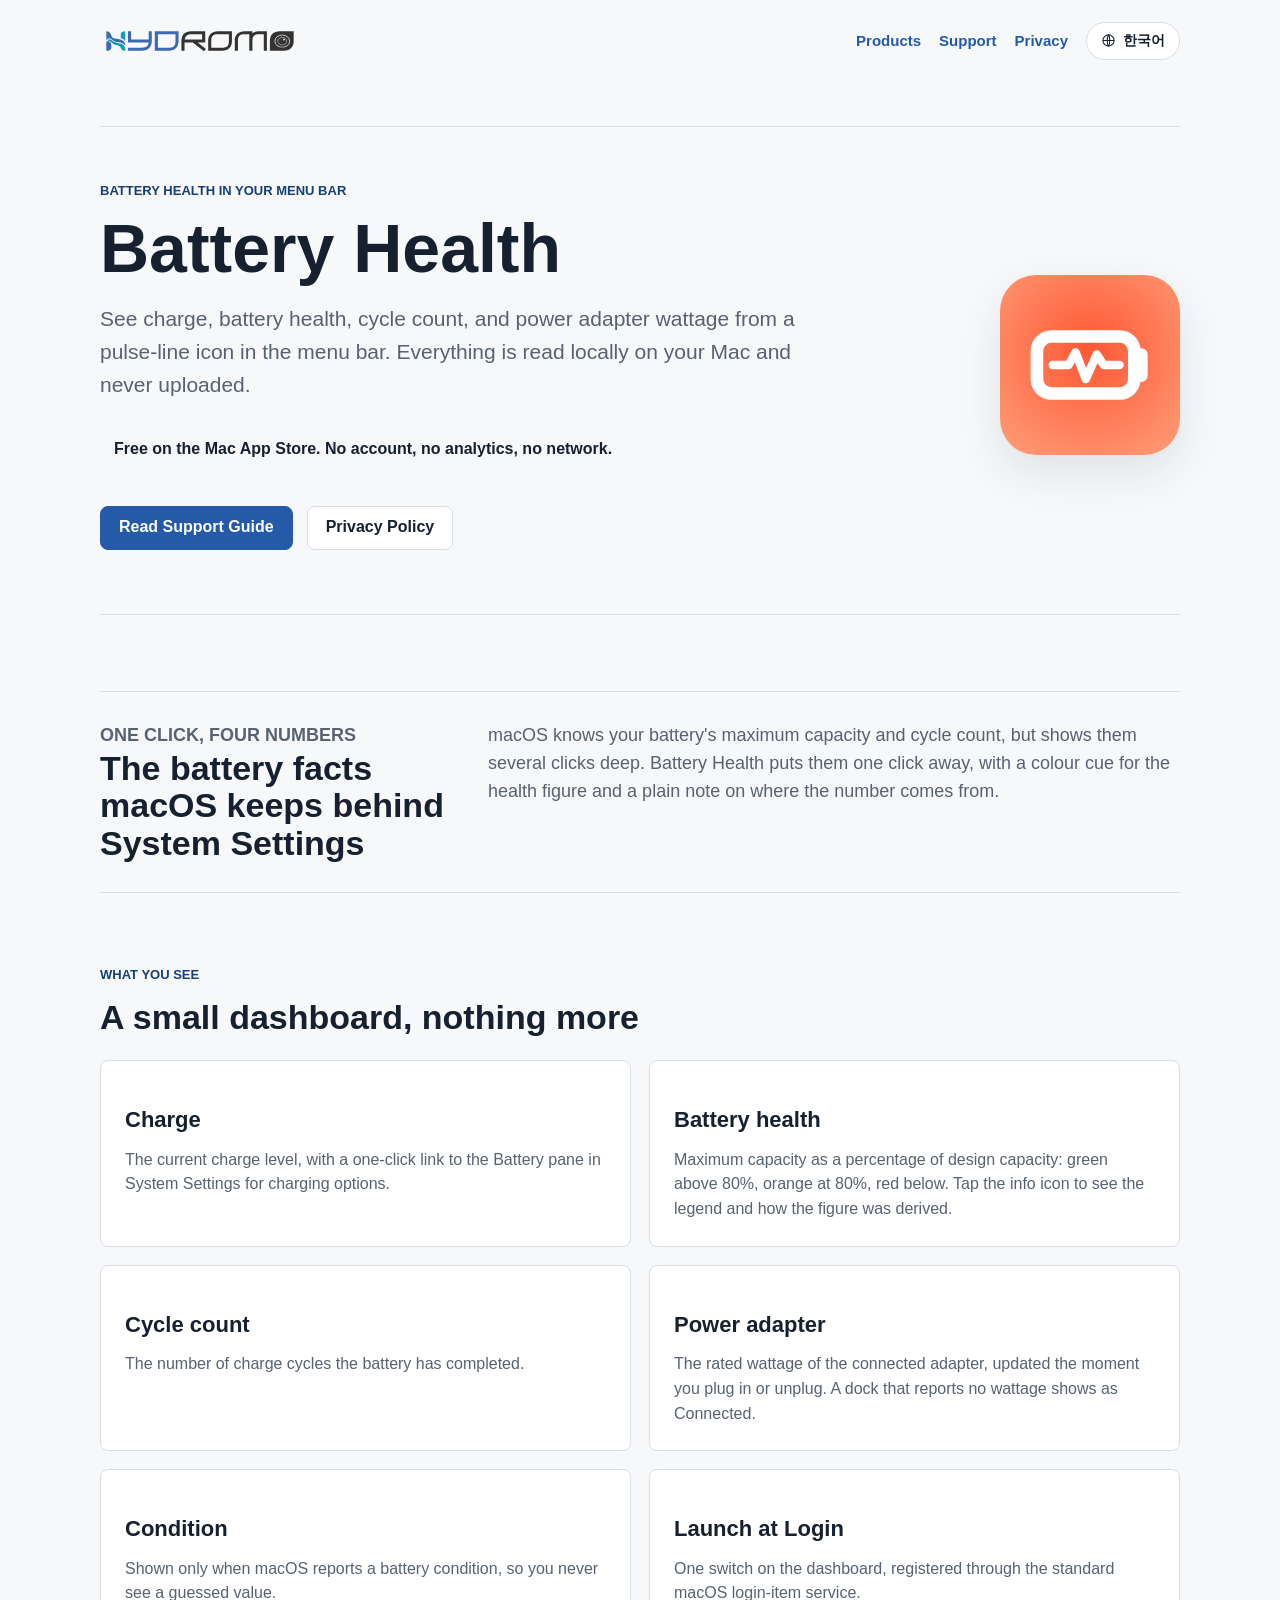
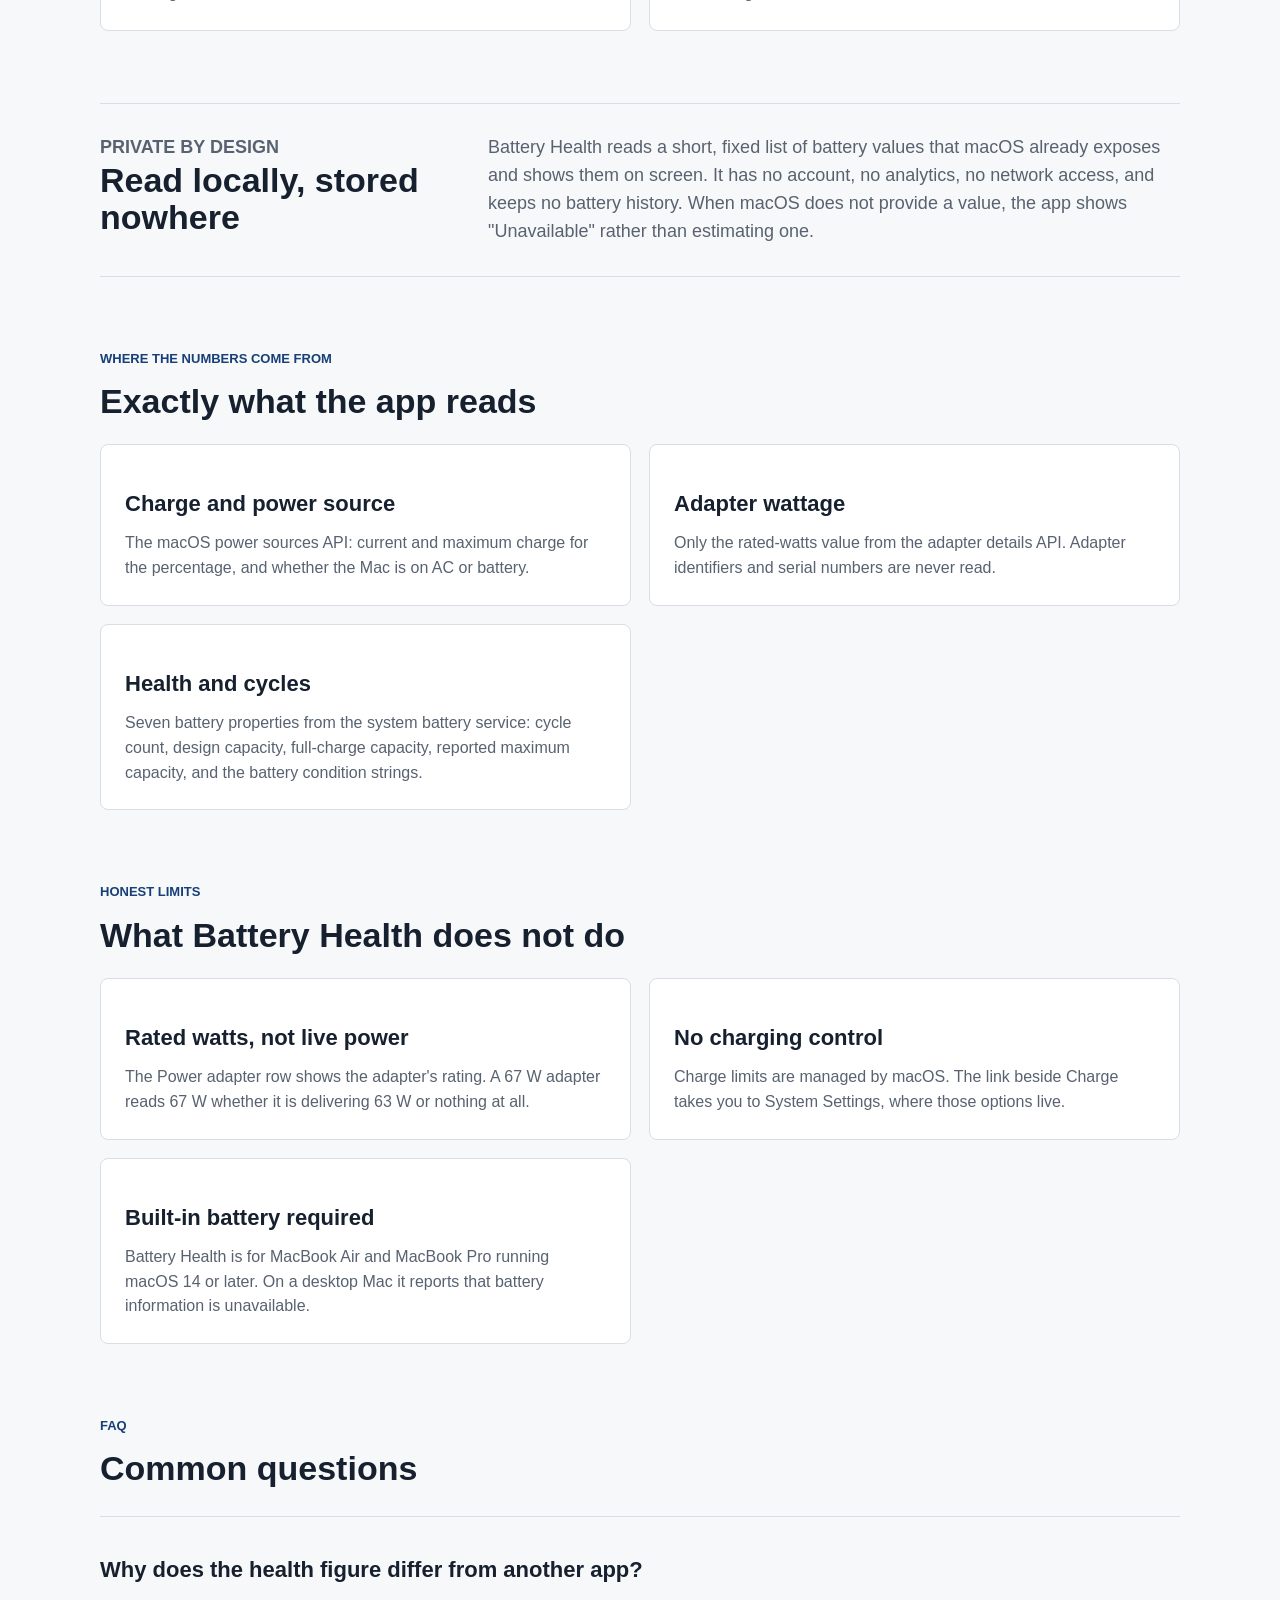
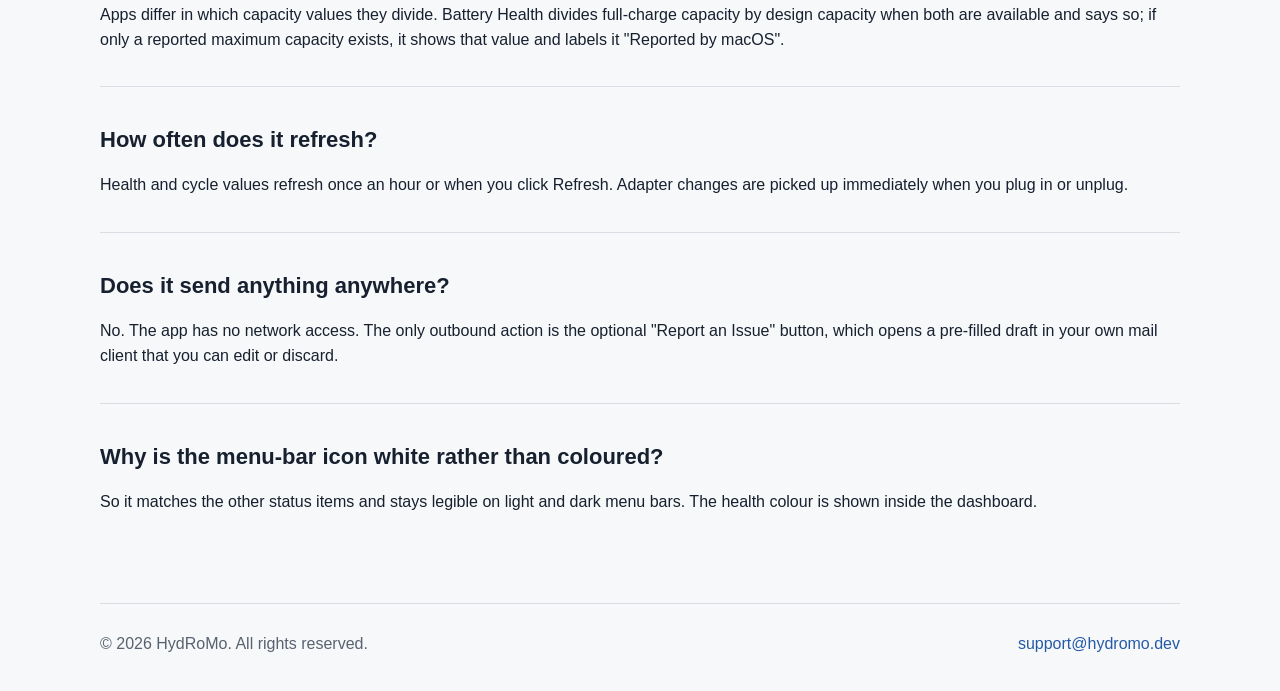
==== commit 1a0e7526: "feat(brand): adopt full-monochrome-lens wordmark as company logo - New assets/hydromo-logo.svg: wate" ====
--- a/battery-health/index.html
+++ b/battery-health/index.html
@@ -26,7 +26,7 @@
     <div class="page">
       <header class="nav">
         <a class="brand" href="../" aria-label="HydRoMo home">
-          <img src="../assets/hydromo-logo.svg" alt="HydRoMo" width="160" height="110">
+          <img src="../assets/hydromo-logo.svg" alt="HydRoMo" width="248" height="40">
         </a>
         <nav class="nav-links" aria-label="Main navigation">
           <a href="../#products"><span class="en">Products</span><span class="ko">제품</span></a>
--- a/styles.css
+++ b/styles.css
@@ -76,6 +76,40 @@
   font-weight: 650;
 }
 
+.lang-toggle {
+  display: inline-flex;
+  align-items: center;
+  gap: 7px;
+  border: 1px solid var(--line);
+  border-radius: 999px;
+  background: var(--panel);
+  color: var(--text);
+  font: inherit;
+  font-size: 14px;
+  font-weight: 650;
+  padding: 7px 14px;
+  cursor: pointer;
+  transition: border-color 0.15s ease, color 0.15s ease;
+}
+
+.lang-toggle:hover {
+  border-color: var(--blue);
+  color: var(--blue);
+}
+
+.lang-toggle svg {
+  width: 15px;
+  height: 15px;
+}
+
+html[data-lang="en"] .ko {
+  display: none;
+}
+
+html[data-lang="ko"] .en {
+  display: none;
+}
+
 .hero {
   width: calc(100% - 40px);
   max-width: 1080px;
@@ -383,3 +417,315 @@
     scroll-behavior: auto;
   }
 }
+/* ── Mission homepage (Blue-Robotics-style sections, 2026-10) ──
+   NOTE: classes above are shared with product/support/privacy pages.
+   Only additive changes below; do not restyle shared classes. */
+
+.mission {
+  box-sizing: border-box;
+  width: 100%;
+  padding: 84px max(20px, calc((100% - 1080px) / 2)) 88px;
+  background: linear-gradient(140deg, #0a2540 0%, #0f3a63 52%, #0d5a6b 100%);
+  color: #ffffff;
+}
+
+.mission h1 {
+  margin: 0;
+  max-width: 880px;
+  font-size: clamp(34px, 5.2vw, 54px);
+  line-height: 1.08;
+}
+
+.mission-lead {
+  margin: 22px 0 0;
+  max-width: 740px;
+  color: rgba(255, 255, 255, 0.82);
+  font-size: 19px;
+}
+
+.eyebrow-light {
+  color: #7fd6e8;
+}
+
+.mission .actions {
+  margin-top: 34px;
+}
+
+.button-bright {
+  border-color: #ffffff;
+  background: #ffffff;
+  color: #0a2540;
+}
+
+.button-bright:hover {
+  border-color: #7fd6e8;
+  background: #7fd6e8;
+  color: #0a2540;
+}
+
+.button-ghost {
+  border-color: rgba(255, 255, 255, 0.45);
+  background: transparent;
+  color: #ffffff;
+}
+
+.button-ghost:hover {
+  border-color: #ffffff;
+  background: rgba(255, 255, 255, 0.08);
+}
+
+.news-strip {
+  width: calc(100% - 40px);
+  max-width: 1080px;
+  margin: 26px auto 0;
+}
+
+.news-strip a {
+  display: inline-flex;
+  align-items: center;
+  flex-wrap: wrap;
+  max-width: 100%;
+  gap: 10px;
+  padding: 10px 18px;
+  border: 1px solid var(--line);
+  border-radius: 999px;
+  background: var(--panel);
+  color: var(--text);
+  font-size: 14.5px;
+  box-shadow: var(--shadow);
+}
+
+.news-strip a:hover {
+  border-color: var(--blue);
+  color: var(--blue);
+  text-decoration: none;
+}
+
+.news-dot {
+  width: 8px;
+  height: 8px;
+  border-radius: 50%;
+  background: #0e7d8c;
+  box-shadow: 0 0 0 0 rgba(14, 125, 140, 0.4);
+  animation: news-pulse 2.2s ease-out infinite;
+}
+
+@keyframes news-pulse {
+  0% { box-shadow: 0 0 0 0 rgba(14, 125, 140, 0.45); }
+  70% { box-shadow: 0 0 0 9px rgba(14, 125, 140, 0); }
+  100% { box-shadow: 0 0 0 0 rgba(14, 125, 140, 0); }
+}
+
+.value-grid {
+  display: grid;
+  grid-template-columns: repeat(3, minmax(0, 1fr));
+  gap: 18px;
+}
+
+.value-card {
+  min-width: 0;
+  background: var(--panel);
+  border: 1px solid var(--line);
+  border-radius: 8px;
+  padding: 26px;
+  box-shadow: var(--shadow);
+}
+
+.value-card p {
+  margin: 0;
+  color: var(--muted);
+}
+
+.value-icon {
+  width: 46px;
+  height: 46px;
+  border-radius: 10px;
+  display: inline-flex;
+  align-items: center;
+  justify-content: center;
+  background: rgba(14, 125, 140, 0.1);
+  color: #0e7d8c;
+  margin-bottom: 6px;
+}
+
+.value-icon svg {
+  width: 24px;
+  height: 24px;
+}
+
+.card-tag {
+  margin-bottom: 14px;
+  color: var(--muted);
+  font-size: 11.5px;
+  font-weight: 750;
+  letter-spacing: 0.05em;
+  text-transform: uppercase;
+}
+
+.product-mark.hrm {
+  background: linear-gradient(135deg, #0e7d8c, #245aa7);
+}
+
+.product-card.coming-soon {
+  border: 1.5px dashed #a8c3d4;
+  background: #f2f7fa;
+}
+
+.learn-band {
+  width: calc(100% - 40px);
+  max-width: 1080px;
+  margin: 0 auto 72px;
+  padding: 44px 42px;
+  border-radius: 12px;
+  background: linear-gradient(120deg, #0a2540 0%, #0d5a6b 100%);
+  color: #ffffff;
+  display: grid;
+  grid-template-columns: minmax(0, 1.15fr) minmax(0, 1fr);
+  gap: 42px;
+  align-items: start;
+}
+
+.learn-band h2 {
+  color: #ffffff;
+}
+
+.learn-band p {
+  margin: 14px 0 0;
+  color: rgba(255, 255, 255, 0.85);
+}
+
+.learn-links {
+  display: flex;
+  flex-direction: column;
+  gap: 12px;
+}
+
+.learn-links a {
+  display: inline-flex;
+  align-items: center;
+  min-height: 44px;
+  padding: 0 16px;
+  border: 1px solid rgba(255, 255, 255, 0.3);
+  border-radius: 8px;
+  color: #ffffff;
+  font-weight: 700;
+}
+
+.learn-links a:hover {
+  border-color: #ffffff;
+  background: rgba(255, 255, 255, 0.1);
+  color: #ffffff;
+  text-decoration: none;
+}
+
+@media (max-width: 760px) {
+  .mission {
+    padding: 56px 20px 60px;
+  }
+
+  .mission-lead {
+    font-size: 17px;
+  }
+
+  .value-grid,
+  .learn-band {
+    grid-template-columns: 1fr;
+  }
+
+  .learn-band {
+    padding: 30px 24px;
+    gap: 26px;
+  }
+}
+
+@media (prefers-reduced-motion: reduce) {
+  .news-dot {
+    animation: none;
+  }
+}
+
+/* ── Sensing product page (2026-10) ── */
+
+/* Wordmark logo (2026-10): horizontal lockup replaces the old block mark */
+.brand img {
+  width: 200px;
+}
+
+.pilot-wrap {
+  max-width: 720px;
+}
+
+.pilot-intro {
+  margin: 0 0 26px;
+  color: var(--muted);
+  font-size: 18px;
+}
+
+.pilot-form {
+  display: grid;
+  gap: 18px;
+  background: var(--panel);
+  border: 1px solid var(--line);
+  border-radius: 8px;
+  padding: 28px;
+  box-shadow: var(--shadow);
+}
+
+.form-row {
+  display: grid;
+  gap: 8px;
+}
+
+.pilot-form label {
+  font-weight: 750;
+  font-size: 14.5px;
+}
+
+.pilot-form .optional {
+  color: var(--muted);
+  font-weight: 500;
+}
+
+.pilot-form input,
+.pilot-form textarea {
+  width: 100%;
+  border: 1px solid var(--line);
+  border-radius: 8px;
+  padding: 11px 13px;
+  font: inherit;
+  color: var(--text);
+  background: #ffffff;
+}
+
+.pilot-form input:focus,
+.pilot-form textarea:focus {
+  outline: 2px solid var(--blue);
+  outline-offset: 1px;
+  border-color: var(--blue);
+}
+
+.pilot-form textarea {
+  resize: vertical;
+  min-height: 120px;
+}
+
+.pilot-form button[type="submit"] {
+  justify-self: start;
+  border: none;
+  cursor: pointer;
+}
+
+.form-note {
+  margin: 4px 0 0;
+  font-size: 13.5px;
+  color: var(--muted);
+}
+
+.spec-note {
+  margin: 24px 0 0;
+  padding: 14px 16px;
+  border: 1px dashed #a8c3d4;
+  border-radius: 8px;
+  background: #f2f7fa;
+  color: var(--muted);
+}
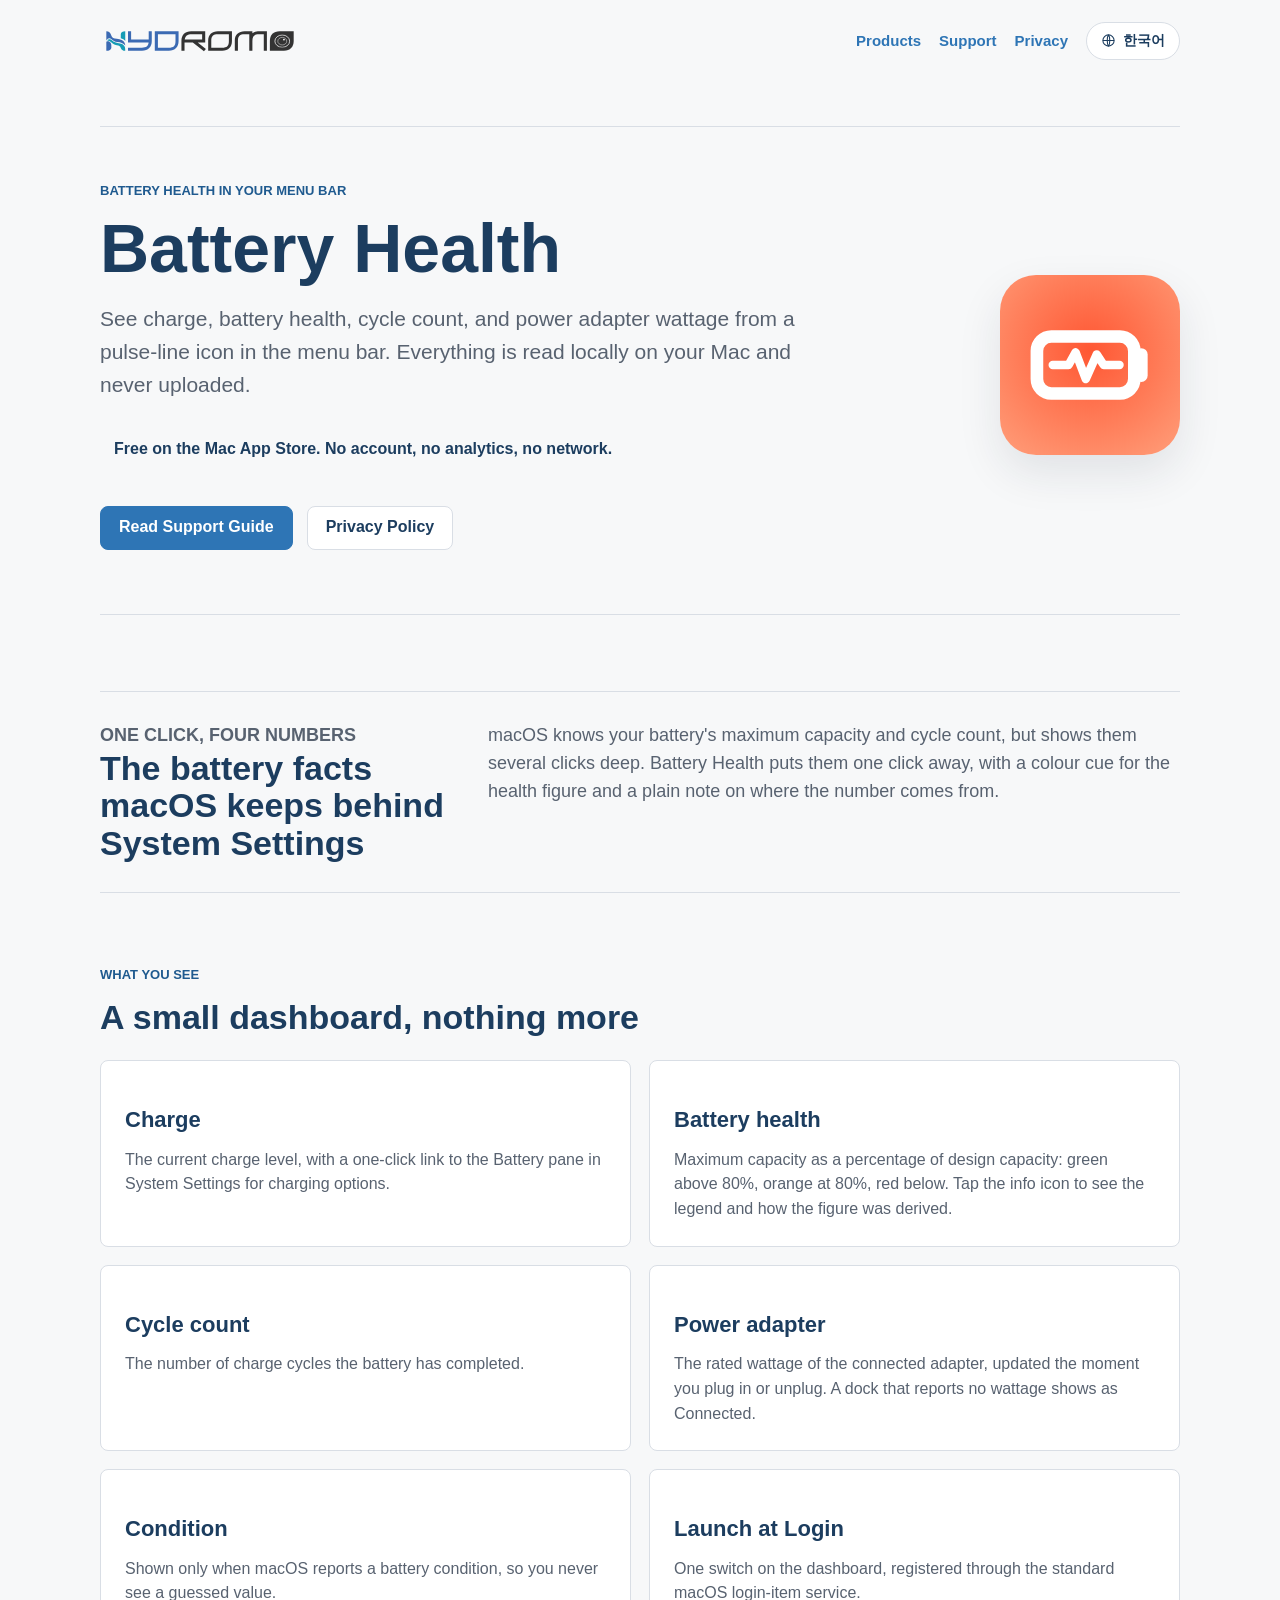
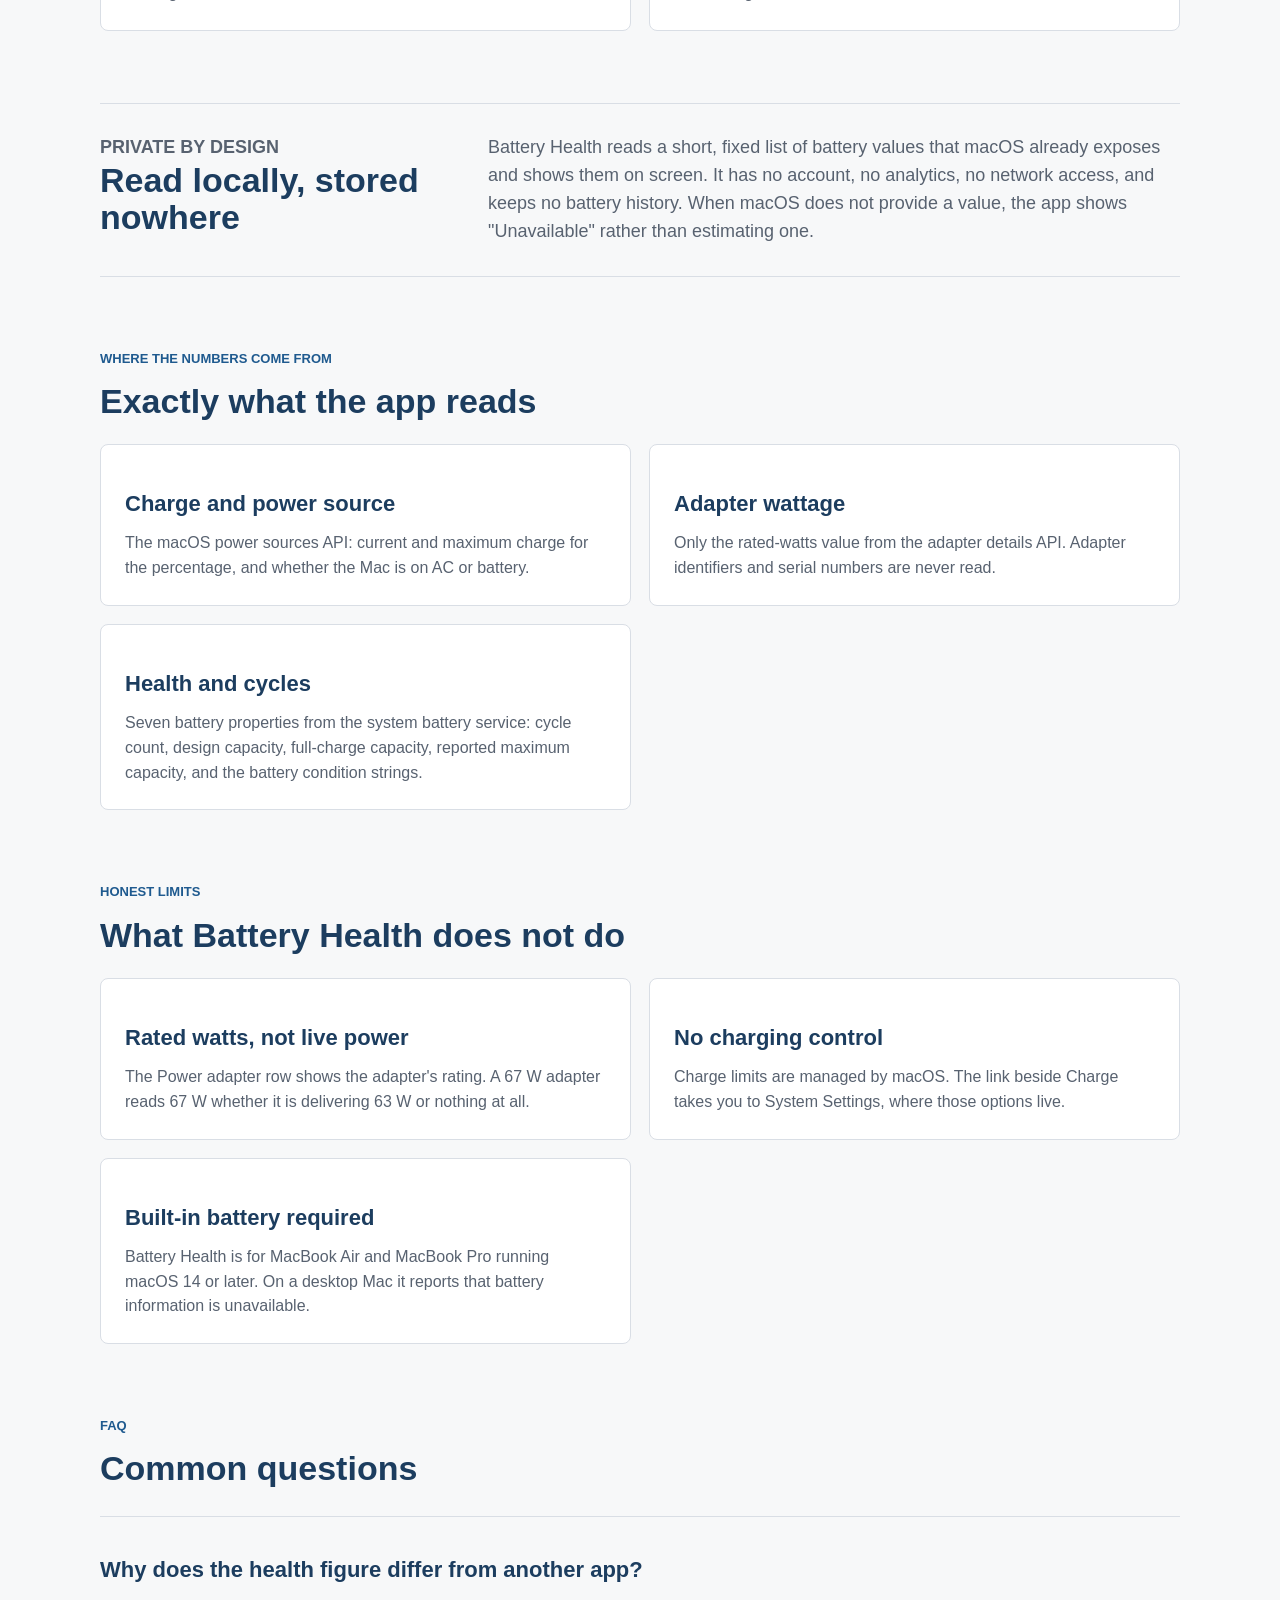
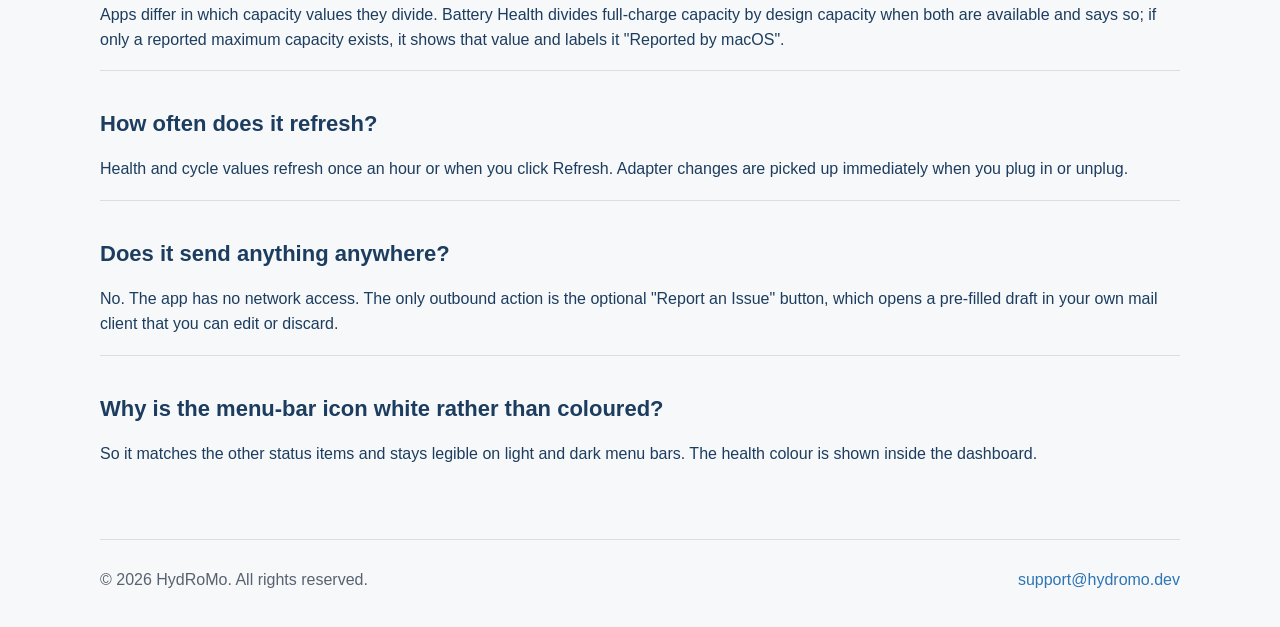
==== commit f5dc0461: "feat(site): groundwater-first hero, BiMove/BiFlux sensing page, support layout fixes - Home hero: "G" ====
--- a/battery-health/index.html
+++ b/battery-health/index.html
@@ -4,7 +4,7 @@
     <meta charset="utf-8">
     <meta name="viewport" content="width=device-width, initial-scale=1">
     <script>try{var l=localStorage.getItem("hydromo-lang");if(l!=="ko"&&l!=="en")l="en";document.documentElement.setAttribute("data-lang",l);document.documentElement.setAttribute("lang",l);}catch(e){}</script>
-    <meta name="description" content="Battery Health is a free menu-bar utility for Mac that shows charge, battery health, cycle count, and power adapter wattage — read locally, never uploaded." data-ko="Battery Health은 충전량, 배터리 건강도, 사이클 수, 어댑터 와트를 메뉴 막대에서 보여주는 무료 Mac 유틸리티입니다. 모두 로컬에서 읽고 업로드하지 않습니다.">
+    <meta name="description" content="Battery Health is a free menu-bar utility for Mac that shows charge, battery health, cycle count, and power adapter wattage — read locally, never uploaded." data-ko="Battery Health는 충전량, 배터리 건강도, 사이클 수, 어댑터 와트를 메뉴 막대에서 보여주는 무료 Mac 유틸리티입니다. 모두 로컬에서 읽고 업로드하지 않습니다.">
     <title data-ko="Battery Health - 메뉴 막대의 배터리 건강 정보">Battery Health - Battery health in your Mac's menu bar</title>
     <link rel="icon" href="/assets/battery-health-icon.svg" type="image/svg+xml">
     <link rel="canonical" href="https://hydromo.dev/battery-health/">
@@ -111,7 +111,7 @@
           </div>
           <p>
             <span class="en">Battery Health reads a short, fixed list of battery values that macOS already exposes and shows them on screen. It has no account, no analytics, no network access, and keeps no battery history. When macOS does not provide a value, the app shows "Unavailable" rather than estimating one.</span>
-            <span class="ko">Battery Health은 macOS가 이미 제공하는 배터리 값의 짧고 고정된 목록만 읽어 화면에 보여줍니다. 계정, 분석, 네트워크 접근이 없고 배터리 기록도 남기지 않습니다. macOS가 값을 주지 않으면 추정 대신 '사용할 수 없음'을 표시합니다.</span>
+            <span class="ko">Battery Health는 macOS가 이미 제공하는 배터리 값의 짧고 고정된 목록만 읽어 화면에 보여줍니다. 계정, 분석, 네트워크 접근이 없고 배터리 기록도 남기지 않습니다. macOS가 값을 주지 않으면 추정 대신 '사용할 수 없음'을 표시합니다.</span>
           </p>
         </section>
 
@@ -139,7 +139,7 @@
         <section class="section" aria-labelledby="notes-title">
           <div class="section-heading">
             <p class="eyebrow"><span class="en">Honest limits</span><span class="ko">정직한 한계</span></p>
-            <h2 id="notes-title"><span class="en">What Battery Health does not do</span><span class="ko">Battery Health이 하지 않는 것</span></h2>
+            <h2 id="notes-title"><span class="en">What Battery Health does not do</span><span class="ko">Battery Health가 하지 않는 것</span></h2>
           </div>
           <div class="feature-grid">
             <section>
@@ -152,7 +152,7 @@
             </section>
             <section>
               <h3><span class="en">Built-in battery required</span><span class="ko">내장 배터리 필요</span></h3>
-              <p><span class="en">Battery Health is for MacBook Air and MacBook Pro running macOS 14 or later. On a desktop Mac it reports that battery information is unavailable.</span><span class="ko">Battery Health은 macOS 14 이상의 MacBook Air와 MacBook Pro용입니다. 데스크톱 Mac에서는 배터리 정보를 사용할 수 없다고 알려줍니다.</span></p>
+              <p><span class="en">Battery Health is for MacBook Air and MacBook Pro running macOS 14 or later. On a desktop Mac it reports that battery information is unavailable.</span><span class="ko">Battery Health는 macOS 14 이상의 MacBook Air와 MacBook Pro용입니다. 데스크톱 Mac에서는 배터리 정보를 사용할 수 없다고 알려줍니다.</span></p>
             </section>
           </div>
         </section>
@@ -165,7 +165,7 @@
           <div class="support-list">
             <section>
               <h3><span class="en">Why does the health figure differ from another app?</span><span class="ko">다른 앱과 건강도 수치가 왜 다른가요?</span></h3>
-              <p><span class="en">Apps differ in which capacity values they divide. Battery Health divides full-charge capacity by design capacity when both are available and says so; if only a reported maximum capacity exists, it shows that value and labels it "Reported by macOS".</span><span class="ko">앱마다 나누는 용량 값이 다릅니다. Battery Health은 두 값이 모두 있으면 완충 용량을 설계 용량으로 나누고 그렇게 표시합니다. 보고된 최대 용량만 있으면 그 값을 보여주고 'macOS 보고값'이라고 표기합니다.</span></p>
+              <p><span class="en">Apps differ in which capacity values they divide. Battery Health divides full-charge capacity by design capacity when both are available and says so; if only a reported maximum capacity exists, it shows that value and labels it "Reported by macOS".</span><span class="ko">앱마다 나누는 용량 값이 다릅니다. Battery Health는 두 값이 모두 있으면 완충 용량을 설계 용량으로 나누고 그렇게 표시합니다. 보고된 최대 용량만 있으면 그 값을 보여주고 'macOS 보고값'이라고 표기합니다.</span></p>
             </section>
             <section>
               <h3><span class="en">How often does it refresh?</span><span class="ko">갱신 주기는?</span></h3>
--- a/styles.css
+++ b/styles.css
@@ -2,11 +2,11 @@
   color-scheme: light;
   --bg: #f7f8f9;
   --panel: #ffffff;
-  --text: #16202f;
+  --text: #1c3d5f;
   --muted: #586270;
   --line: #d9dee5;
-  --blue: #245aa7;
-  --blue-dark: #173f78;
+  --blue: #2e75b5;
+  --blue-dark: #1f5a8f;
   --green: #14785f;
   --coral: #b94d39;
   --mr-orange: 255 87 51;
@@ -239,11 +239,11 @@
 }
 
 .product-mark.markdown-ready {
-  background: rgb(var(--mr-orange));
+  background: #2e75b5;
 }
 
 .product-mark.promptready {
-  background: var(--accent, #6d5bd0);
+  background: #132c45;
 }
 
 .product-card p,
@@ -353,6 +353,22 @@
   padding-top: 18px;
 }
 
+/* Inside document pages an h3 is a sub-item of the h2 above it, so it must
+   read smaller than the 22px h2 (the base h3 is also 22px). */
+.content h3 {
+  margin: 0 0 6px;
+  font-size: 18px;
+  line-height: 1.3;
+}
+
+.content h2 + .support-list {
+  margin-top: 14px;
+}
+
+.support-list section > :last-child {
+  margin-bottom: 0;
+}
+
 .footer {
   width: calc(100% - 40px);
   max-width: 1080px;
@@ -425,7 +441,7 @@
   box-sizing: border-box;
   width: 100%;
   padding: 84px max(20px, calc((100% - 1080px) / 2)) 88px;
-  background: linear-gradient(140deg, #0a2540 0%, #0f3a63 52%, #0d5a6b 100%);
+  background: linear-gradient(140deg, #1c3d5f 0%, #1f4f74 55%, #2e75b5 100%);
   color: #ffffff;
 }
 
@@ -444,7 +460,7 @@
 }
 
 .eyebrow-light {
-  color: #7fd6e8;
+  color: #8fc7ea;
 }
 
 .mission .actions {
@@ -454,13 +470,13 @@
 .button-bright {
   border-color: #ffffff;
   background: #ffffff;
-  color: #0a2540;
+  color: #1c3d5f;
 }
 
 .button-bright:hover {
-  border-color: #7fd6e8;
-  background: #7fd6e8;
-  color: #0a2540;
+  border-color: #8fc7ea;
+  background: #8fc7ea;
+  color: #1c3d5f;
 }
 
 .button-ghost {
@@ -477,7 +493,7 @@
 .news-strip {
   width: calc(100% - 40px);
   max-width: 1080px;
-  margin: 26px auto 0;
+  margin: 26px auto 48px;
 }
 
 .news-strip a {
@@ -505,15 +521,15 @@
   width: 8px;
   height: 8px;
   border-radius: 50%;
-  background: #0e7d8c;
-  box-shadow: 0 0 0 0 rgba(14, 125, 140, 0.4);
+  background: #4e9cd4;
+  box-shadow: 0 0 0 0 rgba(78, 156, 212, 0.4);
   animation: news-pulse 2.2s ease-out infinite;
 }
 
 @keyframes news-pulse {
-  0% { box-shadow: 0 0 0 0 rgba(14, 125, 140, 0.45); }
-  70% { box-shadow: 0 0 0 9px rgba(14, 125, 140, 0); }
-  100% { box-shadow: 0 0 0 0 rgba(14, 125, 140, 0); }
+  0% { box-shadow: 0 0 0 0 rgba(78, 156, 212, 0.5); }
+  70% { box-shadow: 0 0 0 9px rgba(78, 156, 212, 0); }
+  100% { box-shadow: 0 0 0 0 rgba(78, 156, 212, 0); }
 }
 
 .value-grid {
@@ -543,8 +559,8 @@
   display: inline-flex;
   align-items: center;
   justify-content: center;
-  background: rgba(14, 125, 140, 0.1);
-  color: #0e7d8c;
+  background: rgba(78, 156, 212, 0.14);
+  color: #2e75b5;
   margin-bottom: 6px;
 }
 
@@ -563,12 +579,12 @@
 }
 
 .product-mark.hrm {
-  background: linear-gradient(135deg, #0e7d8c, #245aa7);
+  background: linear-gradient(135deg, #4e9cd4, #1c3d5f);
 }
 
 .product-card.coming-soon {
-  border: 1.5px dashed #a8c3d4;
-  background: #f2f7fa;
+  border: 1.5px dashed #b7d3e8;
+  background: #eef6fb;
 }
 
 .learn-band {
@@ -577,7 +593,7 @@
   margin: 0 auto 72px;
   padding: 44px 42px;
   border-radius: 12px;
-  background: linear-gradient(120deg, #0a2540 0%, #0d5a6b 100%);
+  background: linear-gradient(120deg, #1c3d5f 0%, #2e75b5 100%);
   color: #ffffff;
   display: grid;
   grid-template-columns: minmax(0, 1.15fr) minmax(0, 1fr);
@@ -721,11 +737,37 @@
   color: var(--muted);
 }
 
+/* A section placed directly under a hero band needs its own top gap
+   (the home page gets it from the news strip instead). */
+.mission + .section {
+  margin-top: 64px;
+}
+
+/* Instrument cards on /sensing/: tag sits between the icon and the name. */
+.value-card .card-tag {
+  margin: 18px 0 0;
+}
+
+.value-card .card-tag + h3,
+.placeholder-card .card-tag + h3 {
+  margin-top: 6px;
+}
+
+/* Reserved slots (publications, patents) that are filled in later. */
+.feature-grid .placeholder-card {
+  border: 1.5px dashed #b7d3e8;
+  background: #eef6fb;
+}
+
+.placeholder-card .card-tag {
+  margin: 0;
+}
+
 .spec-note {
   margin: 24px 0 0;
   padding: 14px 16px;
-  border: 1px dashed #a8c3d4;
-  border-radius: 8px;
-  background: #f2f7fa;
-  color: var(--muted);
-}
+  border: 1px dashed #b7d3e8;
+  border-radius: 8px;
+  background: #eef6fb;
+  color: var(--muted);
+}
